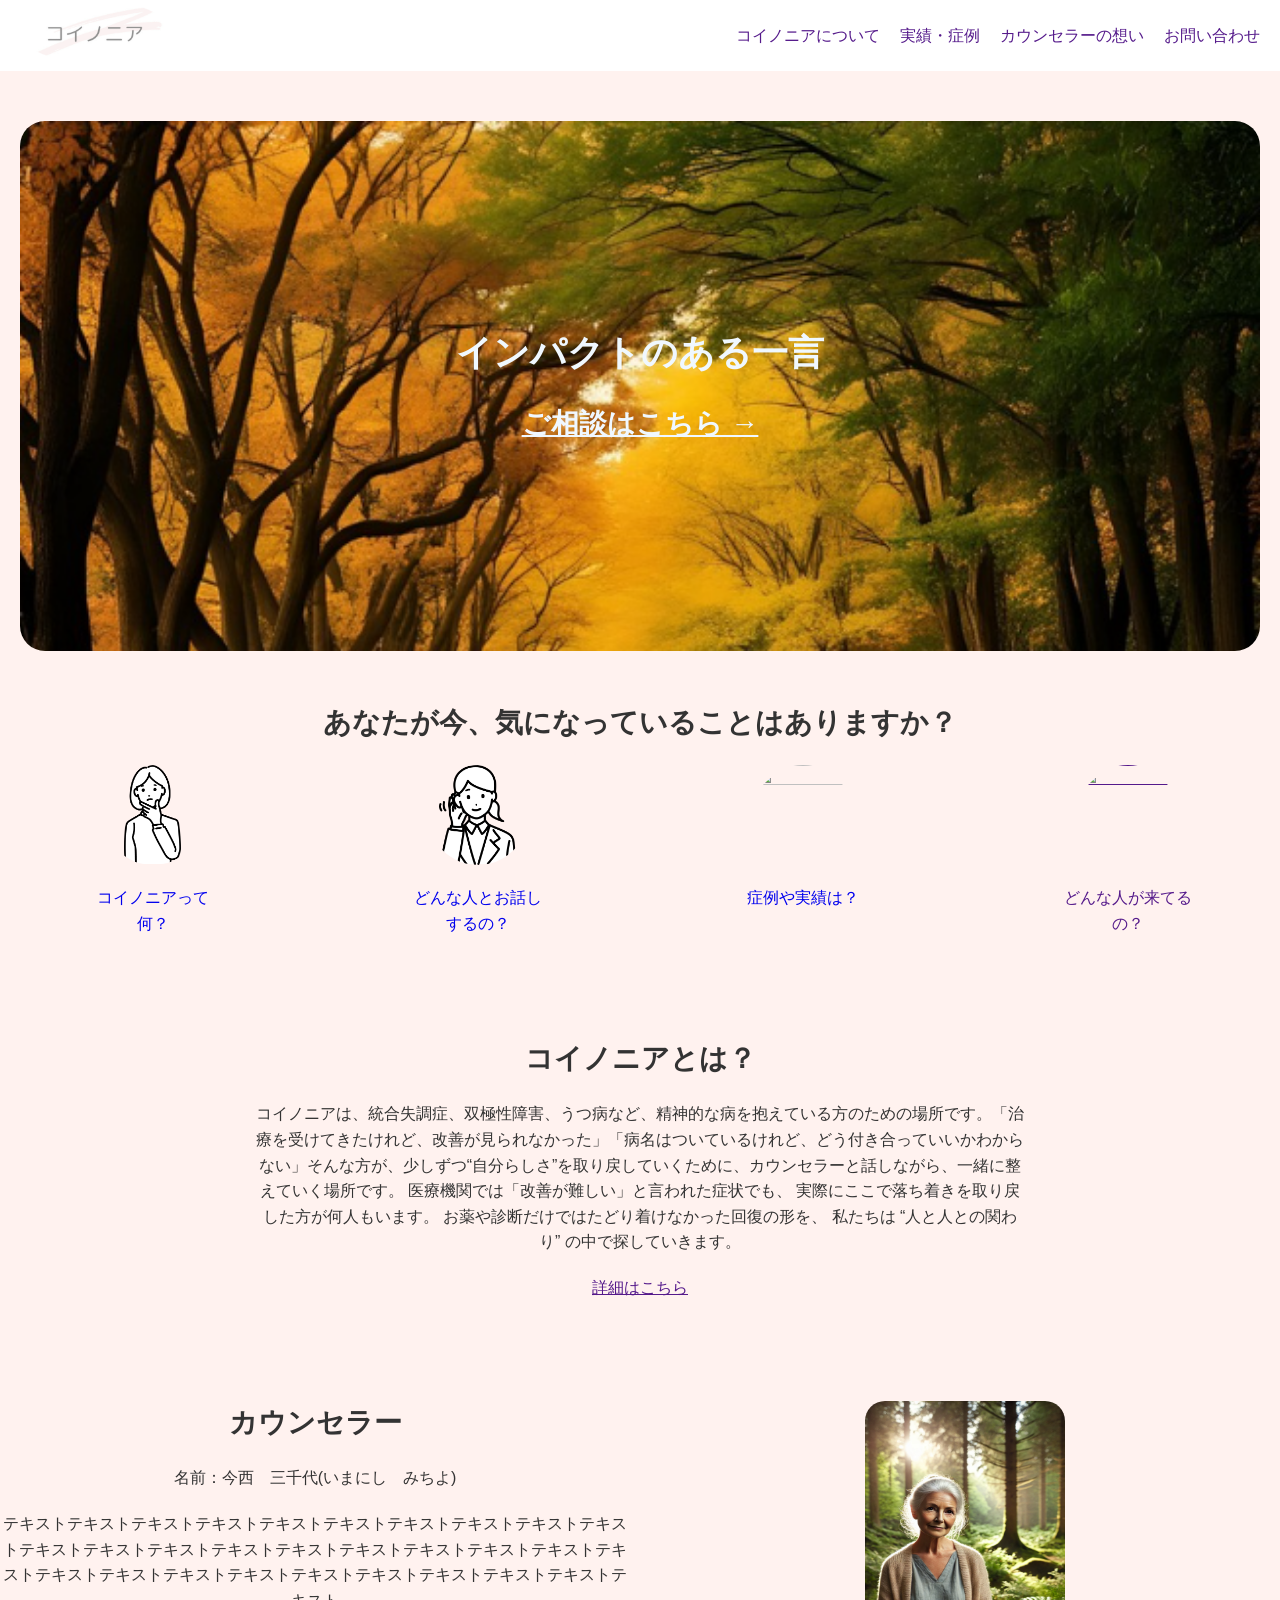
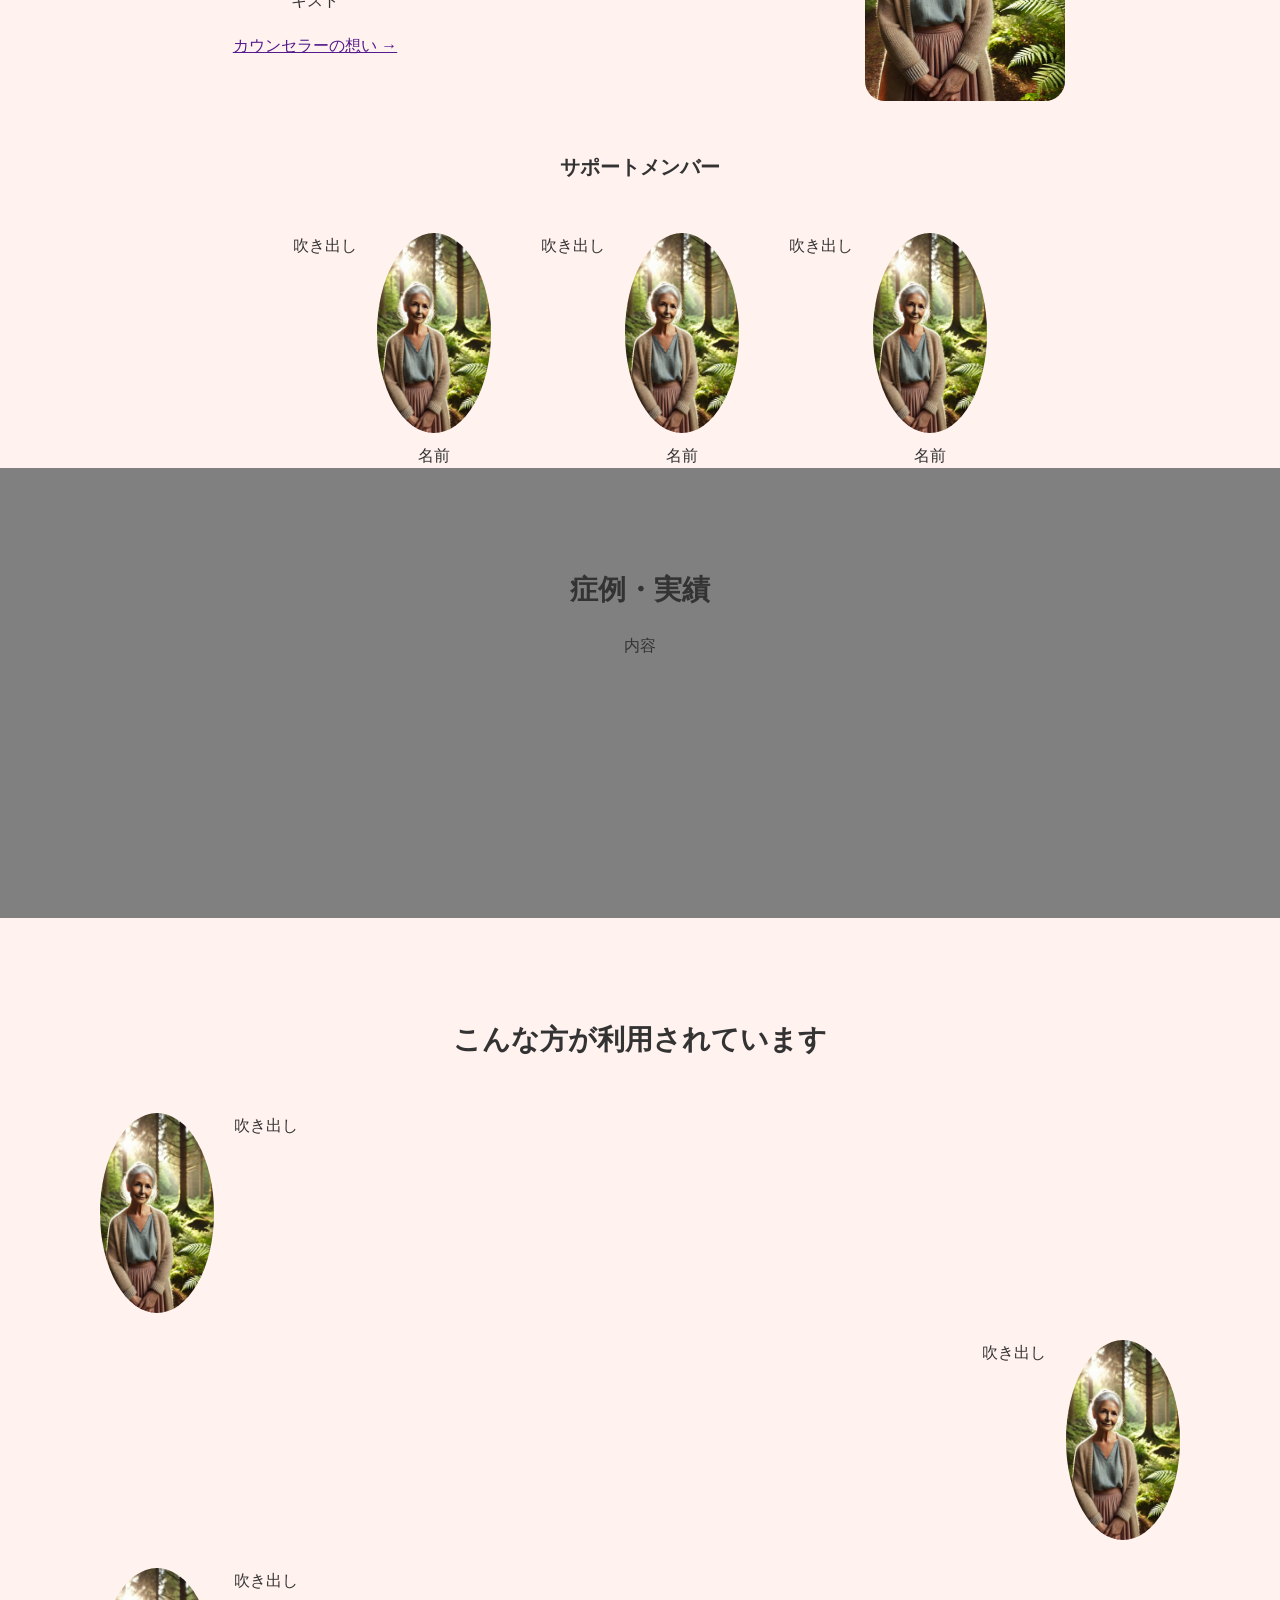
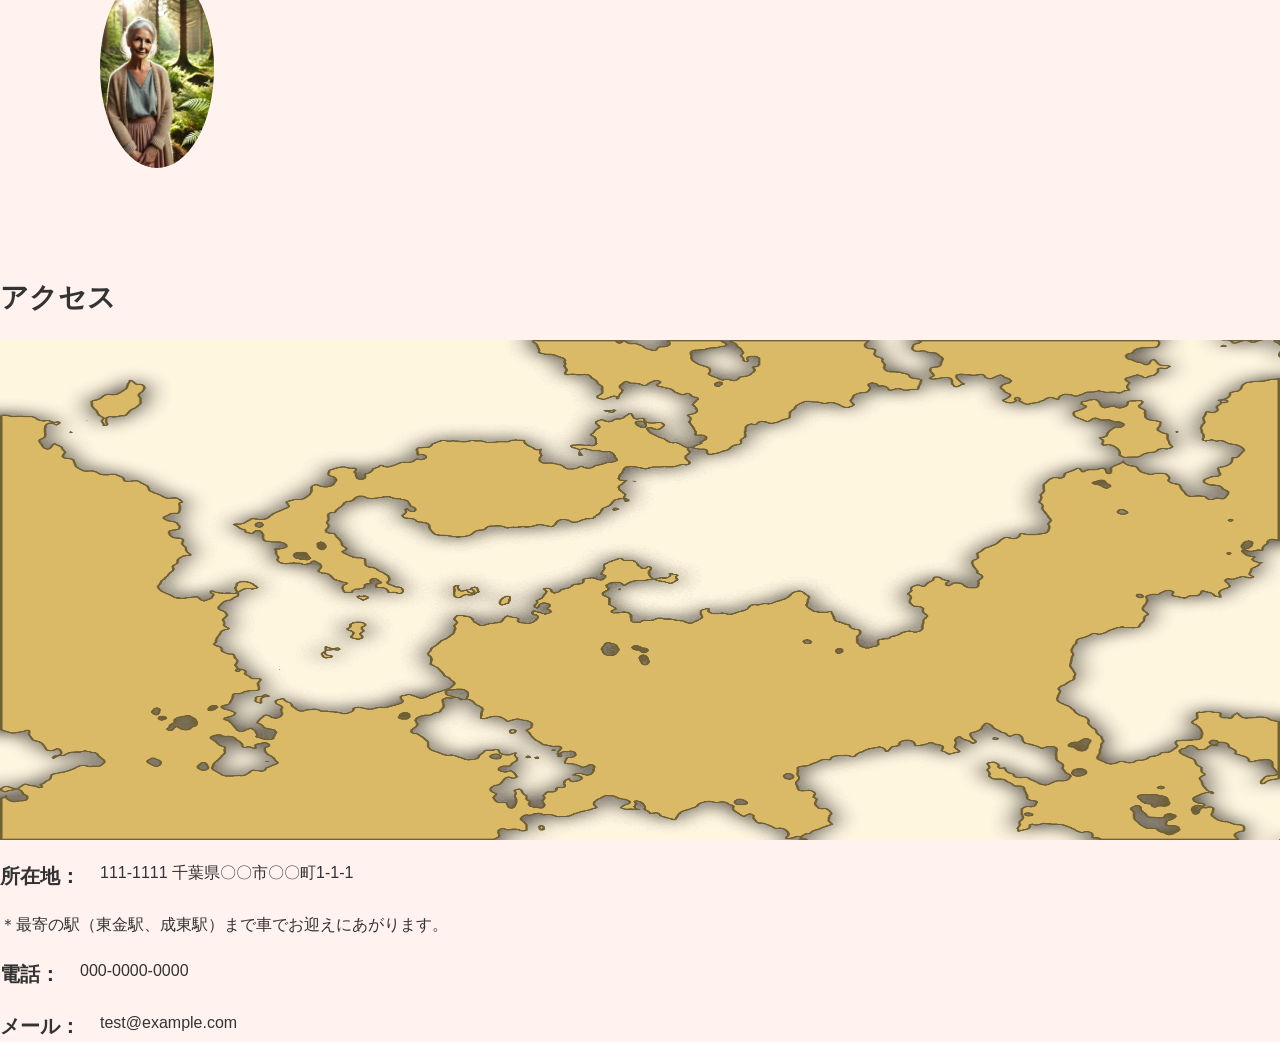
==== html/index.html @ 3b30ca86 "レイアウト修正" ====
<!DOCTYPE html>
<html lang="ja">

<head>
    <meta charset="UTF-8">
    <title>コイノニア</title>
    <meta name="viewport" content="width=device-width, initial-scale=1.0">
    <link rel="stylesheet" href="../css/base.css">
    <link rel="stylesheet" href="../css/home-page.css">
    <link href="https://fonts.googleapis.com/css2?family=Kosugi+Maru&display=swap" rel="stylesheet">
    <script src="https://code.jquery.com/jquery-3.6.0.min.js"></script>
    <script src="../js/script.js" defer></script>
</head>

<body>
    <!-- ヘッダー -->
    <header class="row">
        <div class="logo">
            <img src="../images/logo.png" alt="ロゴ">
        </div>
        <nav class="header-nav">
            <ul class="row">
                <li><a href="">コイノニアについて</a></li>
                <li><a href="">実績・症例</a></li>
                <li><a href="">カウンセラーの想い</a></li>
                <li><a href="">お問い合わせ</a></li>
            </ul>
        </nav>
    </header>


    <!-- ヒーロー -->
    <section class="hero">
        <div class="container column">
            <h1 style="color: aliceblue;">インパクトのある一言</h1>
            <h2 class="btn-contact" ><a href="" style="color: aliceblue;">ご相談はこちら →</a></h2>
        </div>
    </section>

    <!-- ヒーローナビ -->
    <section class="hero-nav">
        <div class="container column">
            <h2>あなたが今、気になっていることはありますか？</h2>
            <div class="hero-nav-items row">
                <a href="#about" class="hero-nav-item column offset">
                    <img src="../images/hero-nav-thinking.png" alt="" width="100">
                    <p>コイノニアって何？</p>                       
                </a>
                <a href="#counselor" class="hero-nav-item column">
                    <img src="../images/hero-nav-listen.png" alt="" width="100">
                    <p>どんな人とお話しするの？</p>
                </a>
                <a href="#cases" class="hero-nav-item column">
                    <img src="" alt="" width="100">
                    <p>症例や実績は？</p>
                </a>
                <a href=""class="hero-nav-item column offset">
                    <img src="" alt=""width="100">
                    <p>どんな人が来てるの？</p>
                </a>
            </div>
        </div>
    </section>

    <!-- コイノニアって何 -->
    <section class="about" id="about">
        <div class="container column">

            <h2>コイノニアとは？</h2>
            <p>コイノニアは、統合失調症、双極性障害、うつ病など、精神的な病を抱えている方のための場所です。「治療を受けてきたけれど、改善が見られなかった」「病名はついているけれど、どう付き合っていいかわからない」そんな方が、少しずつ“自分らしさ”を取り戻していくために、カウンセラーと話しながら、一緒に整えていく場所です。
                医療機関では「改善が難しい」と言われた症状でも、 実際にここで落ち着きを取り戻した方が何人もいます。
                お薬や診断だけではたどり着けなかった回復の形を、 私たちは “人と人との関わり” の中で探していきます。
            </p>
            <a href="">詳細はこちら</a>
        </div>

    </section>

    <!-- どんな人が話を聞いてくれるの？ -->
    <section class="counselor" id="counselor">
        <div class="counselor-main container row">
            <div class="counselor-left">
                <h2>カウンセラー</h2>
                <div class="counselor-name">名前：今西　三千代(いまにし　みちよ)
                </div>
                <p>
                    テキストテキストテキストテキストテキストテキストテキストテキストテキストテキストテキストテキストテキストテキストテキストテキストテキストテキストテキストテキストテキストテキストテキストテキストテキストテキストテキストテキストテキストテキスト
                </p>
                <div class="btn-contact"><a href="">カウンセラーの想い →</a></div>
            </div>
            <div class="counselor-right">
                <img src="../images/counselor.webp" alt="今西三千代の写真">
            </div>
        </div>
        <div class="support-member container column">
            <h3>サポートメンバー</h3>
            <div class="support-member-items row">
                <div class="support-member-item row">
                    <div class="member-item-left">
                        <p>吹き出し</p>
                    </div>
                    <div class="member-item-right">
                        <img src="../images/counselor.webp" alt="サポートメンバー写真">
                        <p>名前</p>
                    </div>
                </div>
                <div class="support-member-item row">
                    <div class="member-item-left">
                        <p>吹き出し</p>
                    </div>
                    <div class="member-item-right">
                        <img src="../images/counselor.webp" alt="サポートメンバー写真">
                        <p>名前</p>
                    </div>
                </div>
                <div class="support-member-item row">
                    <div class="member-item-left">
                        <p>吹き出し</p>
                    </div>
                    <div class="member-item-right">
                        <img src="../images/counselor.webp" alt="サポートメンバー写真">
                        <p>名前</p>
                    </div>
                </div>

            </div>

        </div>
    </section>
    <!-- 症例や実績は？ -->
    <section class="cases" id="cases">
        <div class="container column">
            <h2>症例・実績</h2>
            <div class="cases-items">内容</div>
        </div>
    </section>

    <!-- どんな人が来てるの？ -->
    <section class="use-cases">
        <div class="container column">
            <h2>こんな方が利用されています</h2>
            <div class="use-cases-items column">
                <div class="use-cases-item row left">
                        <div class="item-left">
                            <img src="../images/counselor.webp" alt="サポートメンバー写真">
                        </div>
                        <div class="item-right">
                            <p>吹き出し</p>
                        </div>
                </div>
                <div class="use-cases-item row right">
                        <div class="item-left">
                            <p>吹き出し</p>
                        </div>
                        <div class="item-right">
                            <img src="../images/counselor.webp" alt="サポートメンバー写真">
                        </div>
                </div>
                <div class="use-cases-item row left">
                        <div class="item-left">
                            <img src="../images/counselor.webp" alt="サポートメンバー写真">

                        </div>
                        <div class="item-right">
                            <p>吹き出し</p>
                        </div>
                </div>
            </div>
        </div>

    </section>
    <section class="access">
        <div class="container column">
            <h2>アクセス</h2>
            <img src="../images/map.png" alt="地図">
            <div class="map-info row">
                <h3>所在地：</h3>
                <div>111-1111 千葉県〇〇市〇〇町1-1-1</div>
            </div>
            <div>＊最寄の駅（東金駅、成東駅）まで車でお迎えにあがります。</div>
            <div class="map-info row">
                <h3>電話：</h3>
                <div>000-0000-0000</div>
            </div>
            <div class="map-info row">
                <h3>メール：</h3>
                <div>test@example.com</div>
            </div>

        </div>
    </section>
</body>

</html>
---- css/base.css ----
* {
    box-sizing: border-box;
    margin: 0;
    padding: 0;
  }
  body {
    font-family: 'Kosugi Maru', sans-serif;
    font-size: 16px;
    line-height: 1.6;
    background-color: #fff2ef;
    color: #333;


  }
  
  h1 {
    font-size: 36px;
    font-weight: bold;
  }
  h2 {
    font-size: 28px;
    font-weight: bold;
  }
  h3 {
    font-size: 20px;
    font-weight: bold;
  }
  p {
    font-size: 16px;
    line-height: 1.6;
  }

  img {
    max-width: 100%;
    height: auto; 
  }

  
  .container {
    /* max-width: 1200px;   */
    margin: 0 auto;
    
  }
 

  .row {
    display: flex;
    flex-direction: row;
    gap: 20px;
  }

  .column {
    display: flex;
    flex-direction: column;
    gap: 20px;
  }


  /* ====================================== ヘッダー */
  .logo img {
    opacity: 0.5;
    border-radius: 50%;
  }
  header {
    align-items: center;
    justify-content: space-between;
   background-color: white;
   padding: 0 20px;
   /* opacity: 0.8; */
  
  }
 .header-nav a {
    text-decoration: none;
  }
  .header-nav li {
    list-style: none;
  }

  /* ======================================== ヒーロー */
  .hero {
    height: 70vh;
    padding: 50px 20px;
  }
  .hero .container {
    display: flex;
    height: 100%;
    justify-content: center;
    align-items: center;
    background-image: url(../images/hero-background2.png);
    background-size: cover;
    background-repeat: no-repeat;
    border-radius: 25px;
    
  }

  /* ========================================== ヒーローナビ */
 
  .hero-nav .container {
    height: 100%;
    display: flex;
    align-items: center;
  }
  .hero-nav-items {
    width: 100%;
    justify-content: space-around;
  }
  .hero-nav-items a {
    text-decoration: none;
  }
  .hero-nav-item {
    align-items: center;
    width: 10%;
   
  }
  .hero-nav-item img {
    /* width: 10vw; */
    max-width: 100px;
    aspect-ratio: 1 / 1;
    border-radius: 50%;
    object-fit: contain;
    /* background-color: grey; */
  }
  .hero-nav-item p {
    text-align: center;
  }
  
  .hero-nav-item.offset {
    /* transform: translateY(-50px); ← 好きなだけ上にズラせる */
  }

  /*============================================  コイノニアとは */
  .about .container {
    align-items: center;
    text-align: center;
    max-width: 60%;
    padding-top: 100px;
  }

  /* ============================================ カウンセラー紹介 */
  .counselor {
    display: flex;
    flex-direction: column;
    padding-top: 100px;
  }
  
  .counselor-left {
    display: flex;
    flex-direction: column;
    align-items: center;
    gap: 20px;
    flex: 1;
    text-align: center;
  }
  .counselor-right {
    flex: 1;
    display: flex;
    justify-content: center;
  }
  .counselor-right img {
    width: auto;
    min-width: 200px;
    max-height: 300px;
    border-radius: 20px;   
  }

  /* ============================================== サポートメンバー */
.support-member {
  padding-top: 50px;
  
  align-items: center;
  gap: 50px;
}
  .support-member-items {
    gap: 50px;
  }

  .member-item-right {
    display: flex;
    flex-direction: column;
    align-items: center;
    gap: 10px;
  }
  .member-item-right img {
    max-height: 200px;
    border-radius: 50%;
  }

  /* ================================================= 症例・実績 */
  .cases .container {
    align-items: center;
    background-color: gray;
    height: 50vh;
    padding-top: 100px;
  }

  /* ================================================= どんな人が来てるの？ */
  .use-cases .container {
    display: flex;
    flex-direction: column;
    align-items: center;
    gap: 50px;
    padding-top: 100px;
   
  }
  .use-cases-items {
    width: 100%;
    padding: 0 100px;
  }
  .use-cases .row.right {
    justify-content: end;
  }

 .use-cases .item-right img {
    max-height: 200px;
    border-radius: 50%;
  }

 .use-cases .item-left img {
    max-height: 200px;
    border-radius: 50%;
  }

  /* ========================================================= アクセス */
  .access {
  
    padding-top: 100px;
  }
  
  .access img {
    max-height: 500px;
  }
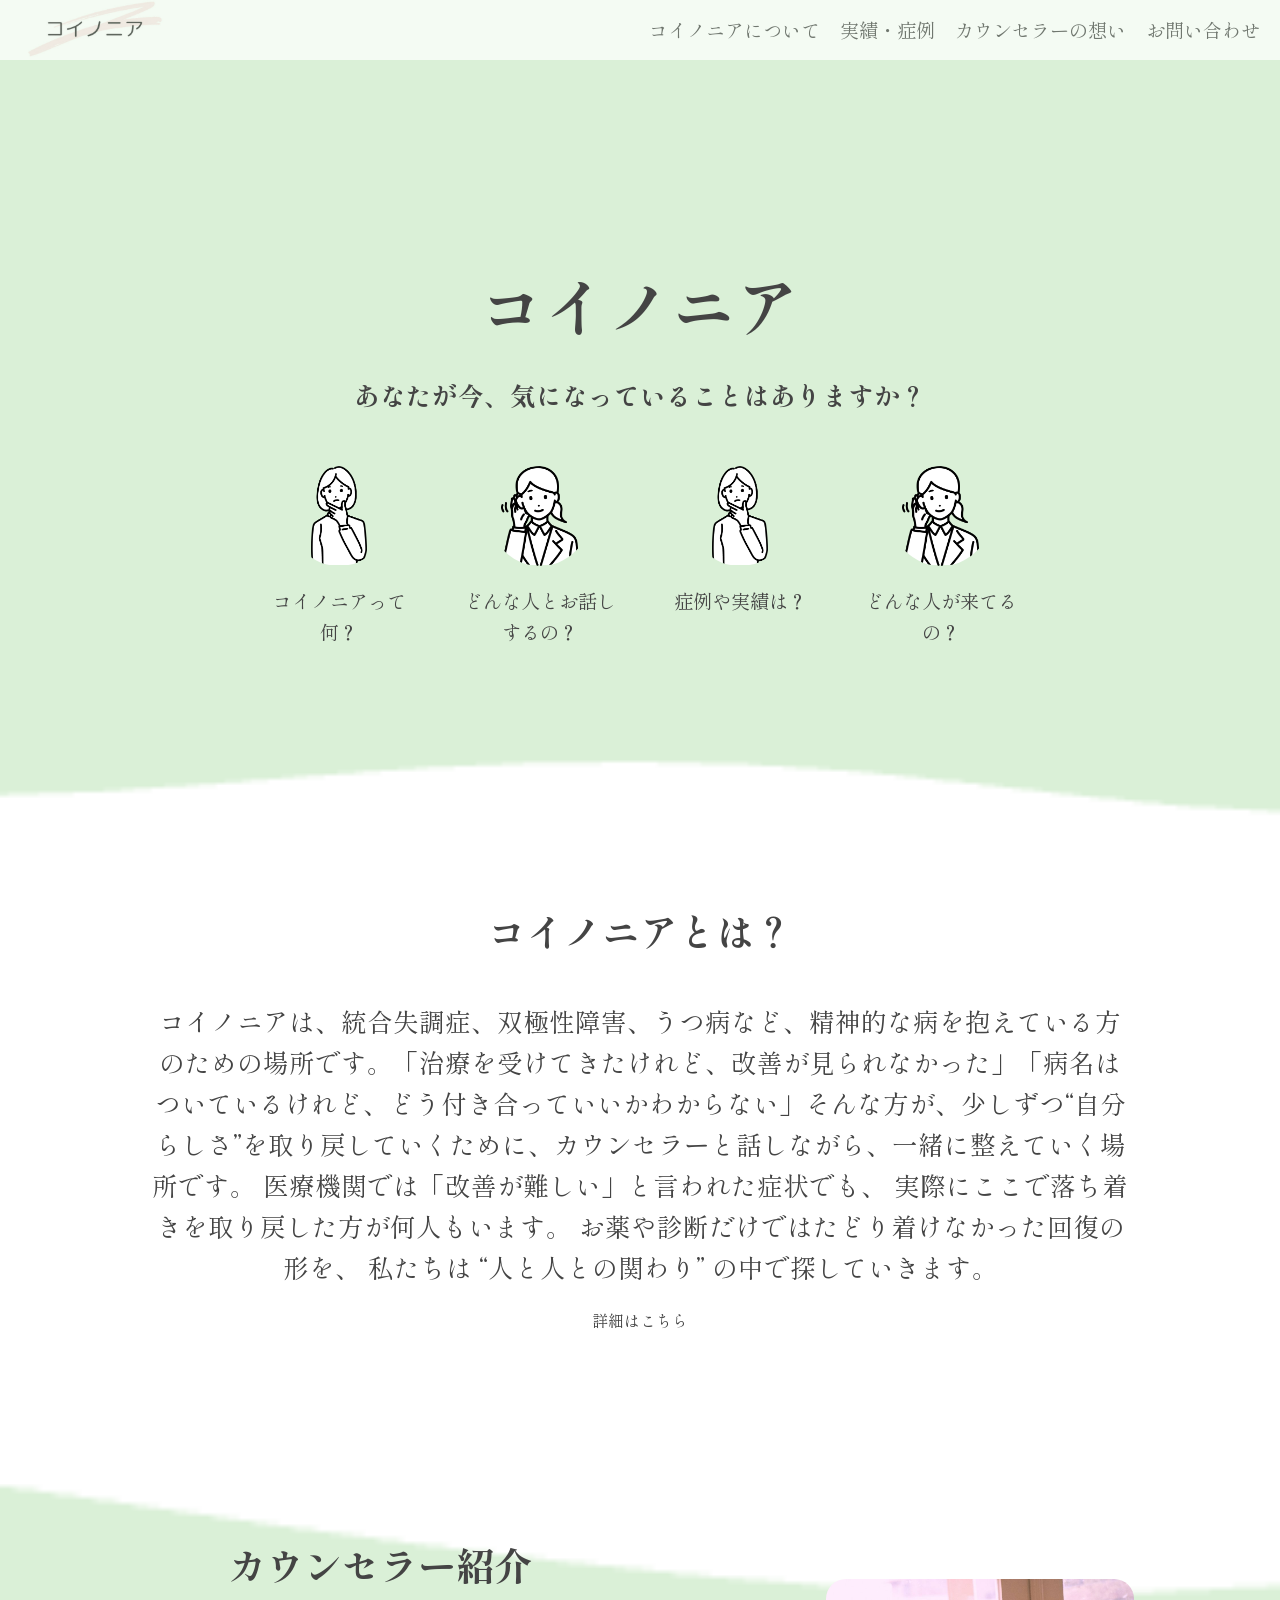
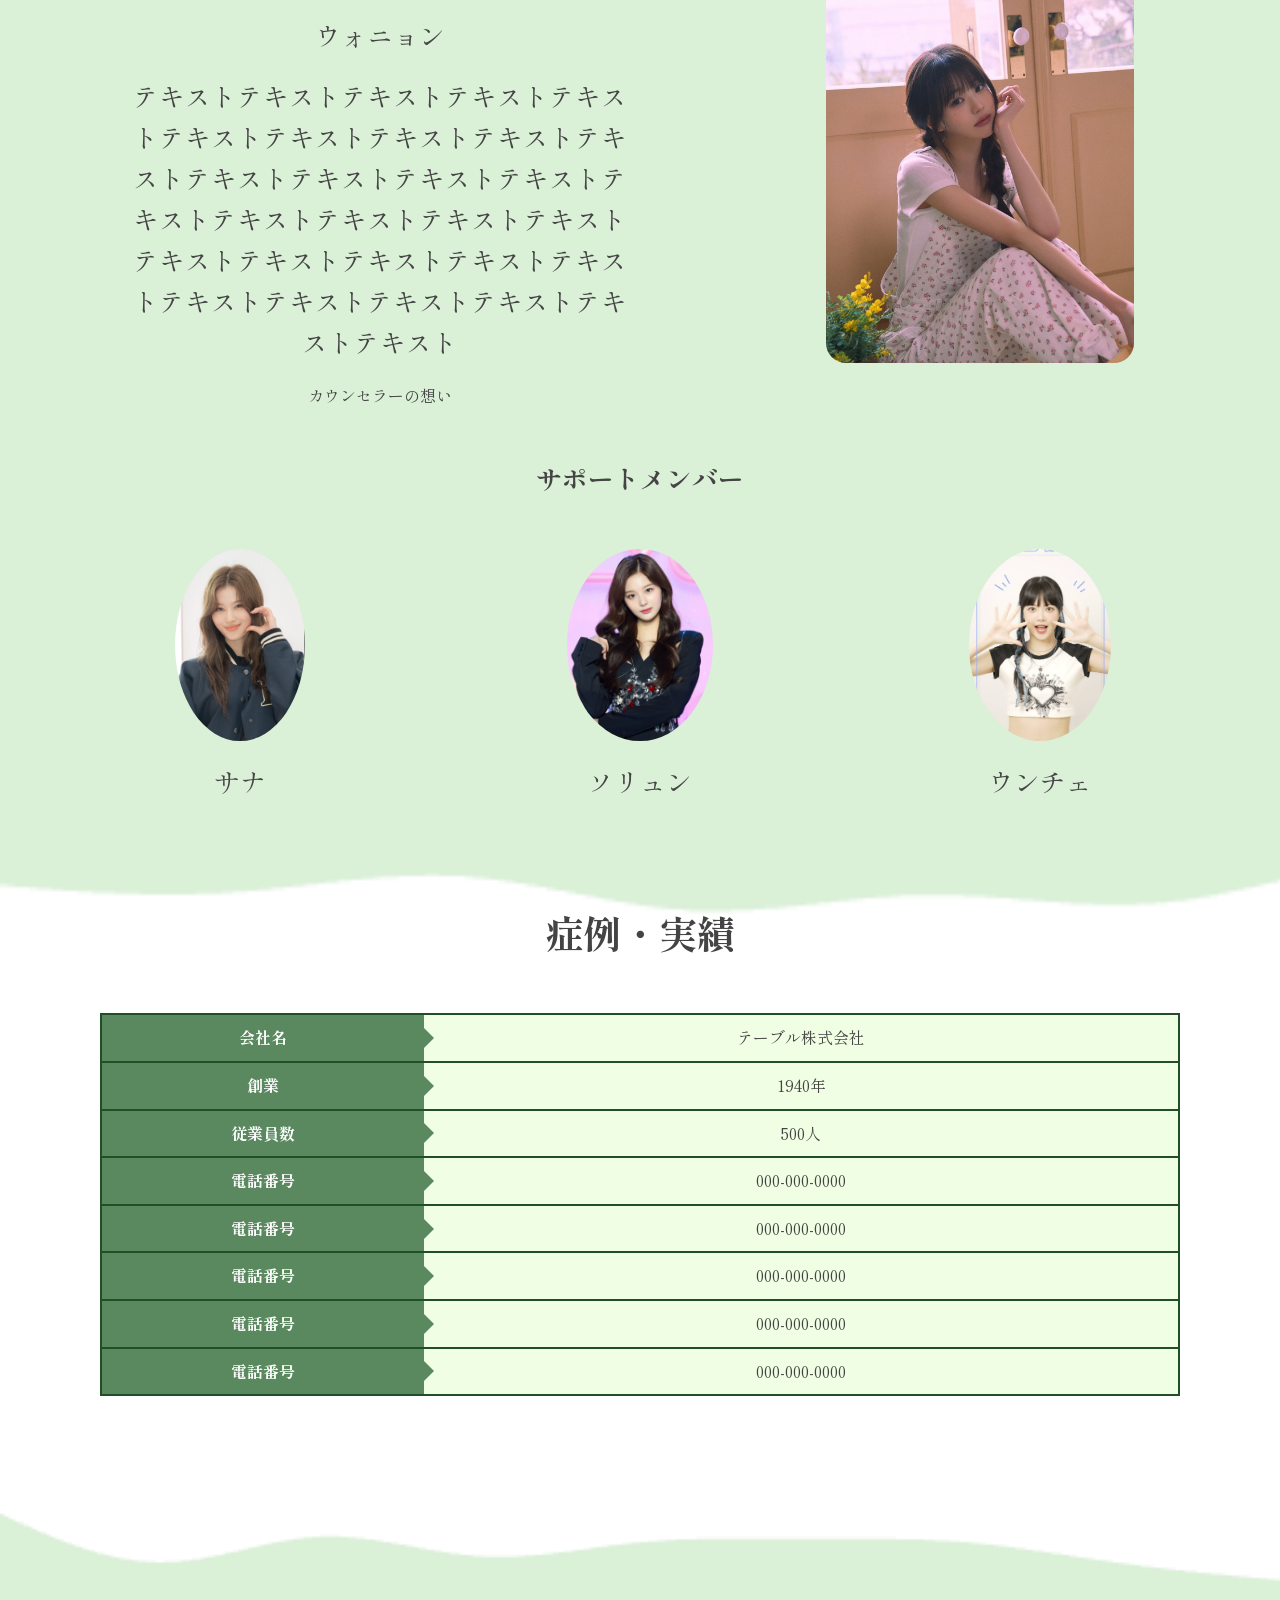
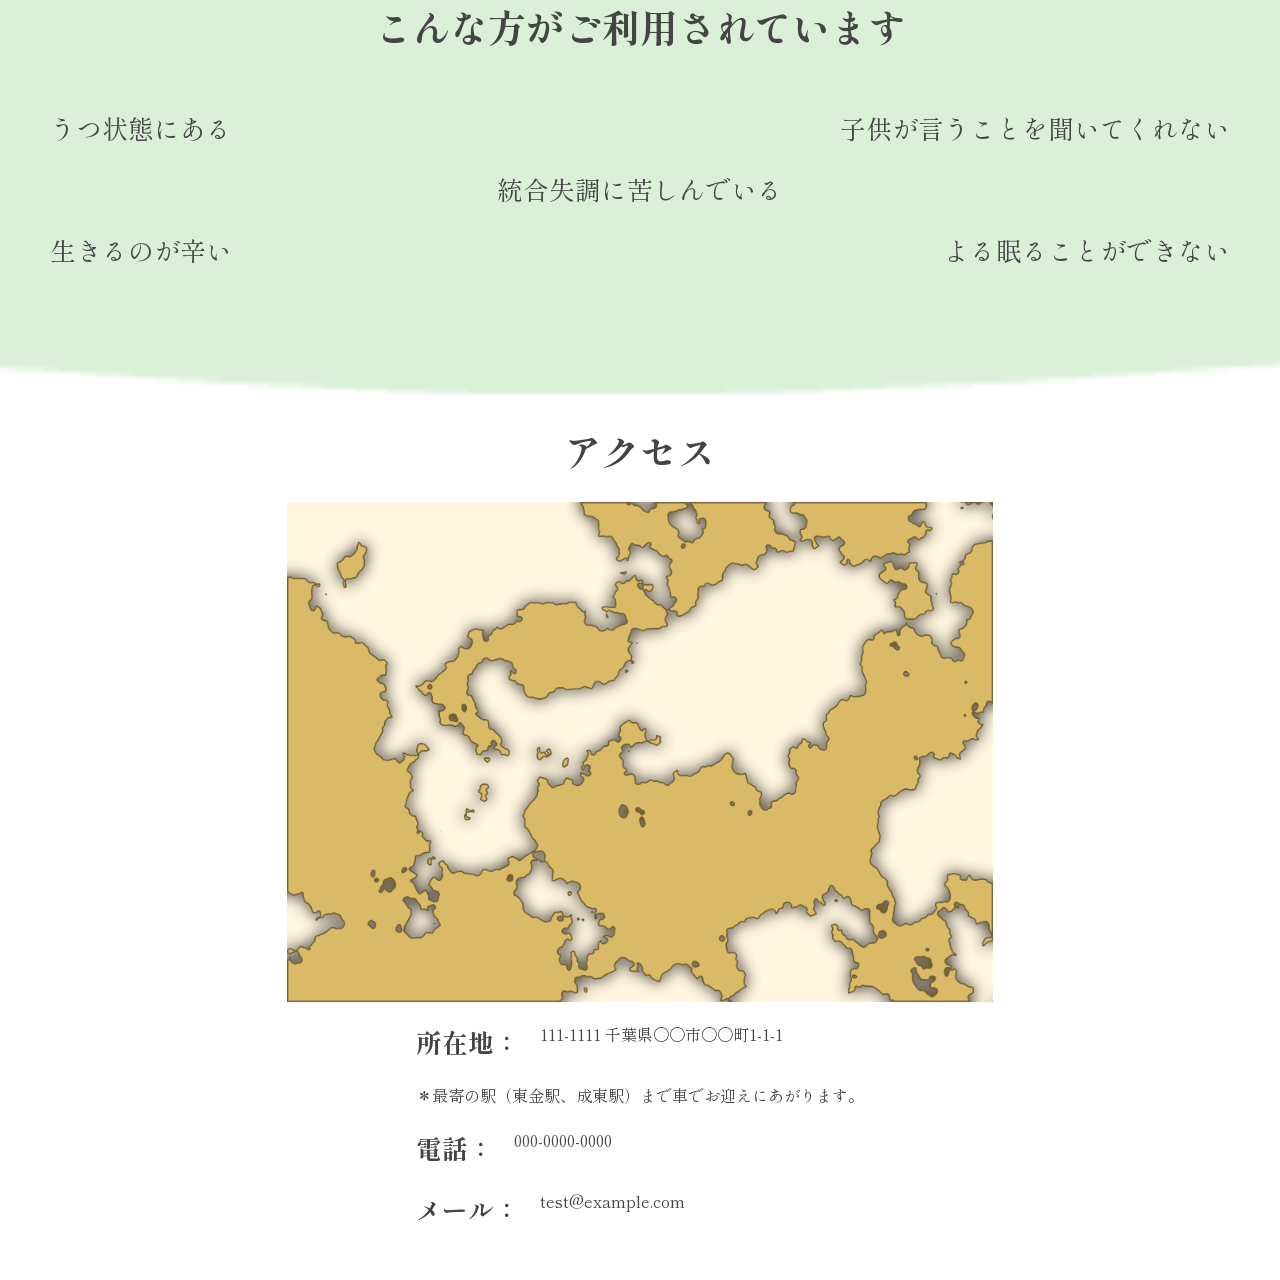
==== commit fd9f7bd3: "ホームjs以外は完成" ====
--- a/html/index.html
+++ b/html/index.html
@@ -7,7 +7,11 @@
     <meta name="viewport" content="width=device-width, initial-scale=1.0">
     <link rel="stylesheet" href="../css/base.css">
     <link rel="stylesheet" href="../css/home-page.css">
-    <link href="https://fonts.googleapis.com/css2?family=Kosugi+Maru&display=swap" rel="stylesheet">
+    <link rel="preconnect" href="https://fonts.googleapis.com">
+    <link rel="preconnect" href="https://fonts.gstatic.com" crossorigin>
+    <link
+        href="https://fonts.googleapis.com/css2?family=Noto+Serif+JP:wght@200..900&family=Shippori+Mincho&display=swap"
+        rel="stylesheet">
     <script src="https://code.jquery.com/jquery-3.6.0.min.js"></script>
     <script src="../js/script.js" defer></script>
 </head>
@@ -32,41 +36,42 @@
     <!-- ヒーロー -->
     <section class="hero">
         <div class="container column">
-            <h1 style="color: aliceblue;">インパクトのある一言</h1>
-            <h2 class="btn-contact" ><a href="" style="color: aliceblue;">ご相談はこちら →</a></h2>
-        </div>
-    </section>
-
-    <!-- ヒーローナビ -->
-    <section class="hero-nav">
-        <div class="container column">
-            <h2>あなたが今、気になっていることはありますか？</h2>
-            <div class="hero-nav-items row">
-                <a href="#about" class="hero-nav-item column offset">
-                    <img src="../images/hero-nav-thinking.png" alt="" width="100">
-                    <p>コイノニアって何？</p>                       
-                </a>
-                <a href="#counselor" class="hero-nav-item column">
-                    <img src="../images/hero-nav-listen.png" alt="" width="100">
-                    <p>どんな人とお話しするの？</p>
-                </a>
-                <a href="#cases" class="hero-nav-item column">
-                    <img src="" alt="" width="100">
-                    <p>症例や実績は？</p>
-                </a>
-                <a href=""class="hero-nav-item column offset">
-                    <img src="" alt=""width="100">
-                    <p>どんな人が来てるの？</p>
-                </a>
-            </div>
-        </div>
-    </section>
+            <h1>コイノニア</h1>
+            <!-- ヒーローナビ -->
+            <section class="hero-nav">
+                <div class="container column">
+                    <h3>あなたが今、気になっていることはありますか？</h2>
+                        <div class="hero-nav-items row">
+                            <a href="#about" class="hero-nav-item column offset">
+                                <img src="../images/hero-nav-thinking.png" alt="" width="100">
+                                <p>コイノニアって何？</p>
+                            </a>
+                            <a href="#counselor" class="hero-nav-item column">
+                                <img src="../images/hero-nav-listen.png" alt="" width="100">
+                                <p>どんな人とお話しするの？</p>
+                            </a>
+                            <a href="#cases" class="hero-nav-item column">
+                                <img src="../images/hero-nav-thinking.png" alt="" width="100">
+                                <p>症例や実績は？</p>
+                            </a>
+                            <a href="" class="hero-nav-item column offset">
+                                <img src="../images/hero-nav-listen.png" alt="" width="100">
+                                <p>どんな人が来てるの？</p>
+                            </a>
+                        </div>
+                </div>
+            </section>
+        </div>
+    </section>
+    <section class="curved"></section>
+
 
     <!-- コイノニアって何 -->
     <section class="about" id="about">
         <div class="container column">
 
             <h2>コイノニアとは？</h2>
+            <div class="wave-line"></div>
             <p>コイノニアは、統合失調症、双極性障害、うつ病など、精神的な病を抱えている方のための場所です。「治療を受けてきたけれど、改善が見られなかった」「病名はついているけれど、どう付き合っていいかわからない」そんな方が、少しずつ“自分らしさ”を取り戻していくために、カウンセラーと話しながら、一緒に整えていく場所です。
                 医療機関では「改善が難しい」と言われた症状でも、 実際にここで落ち着きを取り戻した方が何人もいます。
                 お薬や診断だけではたどり着けなかった回復の形を、 私たちは “人と人との関わり” の中で探していきます。
@@ -80,49 +85,33 @@
     <section class="counselor" id="counselor">
         <div class="counselor-main container row">
             <div class="counselor-left">
-                <h2>カウンセラー</h2>
-                <div class="counselor-name">名前：今西　三千代(いまにし　みちよ)
-                </div>
+                <h2>カウンセラー紹介</h2>
+                <p class="counselor-name">ウォニョン
+                </p>
                 <p>
                     テキストテキストテキストテキストテキストテキストテキストテキストテキストテキストテキストテキストテキストテキストテキストテキストテキストテキストテキストテキストテキストテキストテキストテキストテキストテキストテキストテキストテキストテキスト
                 </p>
-                <div class="btn-contact"><a href="">カウンセラーの想い →</a></div>
+                <div class="btn-contact"><a href="">カウンセラーの想い</a></div>
             </div>
             <div class="counselor-right">
-                <img src="../images/counselor.webp" alt="今西三千代の写真">
+                <img src="../images/person/wonyon.jpg" alt="今西三千代の写真">
             </div>
         </div>
         <div class="support-member container column">
             <h3>サポートメンバー</h3>
             <div class="support-member-items row">
-                <div class="support-member-item row">
-                    <div class="member-item-left">
-                        <p>吹き出し</p>
-                    </div>
-                    <div class="member-item-right">
-                        <img src="../images/counselor.webp" alt="サポートメンバー写真">
-                        <p>名前</p>
-                    </div>
-                </div>
-                <div class="support-member-item row">
-                    <div class="member-item-left">
-                        <p>吹き出し</p>
-                    </div>
-                    <div class="member-item-right">
-                        <img src="../images/counselor.webp" alt="サポートメンバー写真">
-                        <p>名前</p>
-                    </div>
-                </div>
-                <div class="support-member-item row">
-                    <div class="member-item-left">
-                        <p>吹き出し</p>
-                    </div>
-                    <div class="member-item-right">
-                        <img src="../images/counselor.webp" alt="サポートメンバー写真">
-                        <p>名前</p>
-                    </div>
-                </div>
-
+                <div class="support-member-item column">
+                    <img src="../images/person/sana.png" alt="サポートメンバー写真">
+                    <p>サナ</p>
+                </div>
+                <div class="support-member-item column">
+                    <img src="../images/person/soryun.png" alt="サポートメンバー写真">
+                    <p>ソリュン</p>
+                </div>
+                <div class="support-member-item column">
+                    <img src="../images/person/unche.png" alt="サポートメンバー写真">
+                    <p>ウンチェ</p>
+                </div>
             </div>
 
         </div>
@@ -131,39 +120,72 @@
     <section class="cases" id="cases">
         <div class="container column">
             <h2>症例・実績</h2>
-            <div class="cases-items">内容</div>
+            <table>
+                <tr>
+                    <th>会社名</th>
+                    <td>テーブル株式会社</td>
+                </tr>
+                <tr>
+                    <th>創業</th>
+                    <td>1940年</td>
+                </tr>
+                <tr>
+                    <th>従業員数</th>
+                    <td>500人</td>
+                </tr>
+                <tr>
+                    <th>電話番号</th>
+                    <td>000-000-0000</td>
+                </tr>
+                <tr>
+                    <th>電話番号</th>
+                    <td>000-000-0000</td>
+                </tr>
+                <tr>
+                    <th>電話番号</th>
+                    <td>000-000-0000</td>
+                </tr>
+                <tr>
+                    <th>電話番号</th>
+                    <td>000-000-0000</td>
+                </tr>
+                <tr>
+                    <th>電話番号</th>
+                    <td>000-000-0000</td>
+                </tr>
+            </table>
         </div>
     </section>
 
     <!-- どんな人が来てるの？ -->
     <section class="use-cases">
         <div class="container column">
-            <h2>こんな方が利用されています</h2>
+            <h2>こんな方がご利用されています</h2>
             <div class="use-cases-items column">
-                <div class="use-cases-item row left">
-                        <div class="item-left">
-                            <img src="../images/counselor.webp" alt="サポートメンバー写真">
-                        </div>
-                        <div class="item-right">
-                            <p>吹き出し</p>
-                        </div>
-                </div>
-                <div class="use-cases-item row right">
-                        <div class="item-left">
-                            <p>吹き出し</p>
-                        </div>
-                        <div class="item-right">
-                            <img src="../images/counselor.webp" alt="サポートメンバー写真">
-                        </div>
-                </div>
-                <div class="use-cases-item row left">
-                        <div class="item-left">
-                            <img src="../images/counselor.webp" alt="サポートメンバー写真">
-
-                        </div>
-                        <div class="item-right">
-                            <p>吹き出し</p>
-                        </div>
+                <div class="use-cases-item row">
+                    <div class="left">
+                        <p>うつ状態にある</p>
+                    </div>
+                    <div class="center"></div>
+                    <div class="right">
+                        <p>子供が言うことを聞いてくれない</p>
+                    </div>
+                </div>
+                <div class="use-cases-item row">
+                    <div class="left"></div>
+                    <div class="center">
+                        <p>統合失調に苦しんでいる</p>
+                    </div>
+                    <div class="right"></div>
+                </div>
+                <div class="use-cases-item row">
+                    <div class="left">
+                        <p>生きるのが辛い</p>
+                    </div>
+                    <div class="center"></div>
+                    <div class="right">
+                        <p>よる眠ることができない</p>
+                    </div>
                 </div>
             </div>
         </div>
@@ -173,18 +195,21 @@
         <div class="container column">
             <h2>アクセス</h2>
             <img src="../images/map.png" alt="地図">
-            <div class="map-info row">
-                <h3>所在地：</h3>
-                <div>111-1111 千葉県〇〇市〇〇町1-1-1</div>
-            </div>
-            <div>＊最寄の駅（東金駅、成東駅）まで車でお迎えにあがります。</div>
-            <div class="map-info row">
-                <h3>電話：</h3>
-                <div>000-0000-0000</div>
-            </div>
-            <div class="map-info row">
-                <h3>メール：</h3>
-                <div>test@example.com</div>
+            <div class="info column">
+
+                <div class="map-info row">
+                    <h3>所在地：</h3>
+                    <div>111-1111 千葉県〇〇市〇〇町1-1-1</div>
+                </div>
+                <div>＊最寄の駅（東金駅、成東駅）まで車でお迎えにあがります。</div>
+                <div class="map-info row">
+                    <h3>電話：</h3>
+                    <div>000-0000-0000</div>
+                </div>
+                <div class="map-info row">
+                    <h3>メール：</h3>
+                    <div>test@example.com</div>
+                </div>
             </div>
 
         </div>
--- a/css/base.css
+++ b/css/base.css
@@ -2,230 +2,327 @@
     box-sizing: border-box;
     margin: 0;
     padding: 0;
-  }
-  body {
-    font-family: 'Kosugi Maru', sans-serif;
+}
+
+body {
+    background-color: white;
+    /* ペールグリーン背景 */
+    color: #444444;
+    font-family: "Shippori Mincho", serif;
+    font-weight: 400;
+    font-style: normal;
     font-size: 16px;
     line-height: 1.6;
-    background-color: #fff2ef;
-    color: #333;
-
-
-  }
-  
-  h1 {
-    font-size: 36px;
+}
+
+h1 {
+    font-size: 5vw;
     font-weight: bold;
-  }
-  h2 {
-    font-size: 28px;
+}
+
+h2 {
+    font-size: 3vw;
     font-weight: bold;
-  }
-  h3 {
-    font-size: 20px;
+}
+
+h3 {
+    font-size: 2vw;
     font-weight: bold;
-  }
-  p {
-    font-size: 16px;
+}
+
+p {
+    font-size: 2vw;
     line-height: 1.6;
-  }
-
-  img {
+}
+
+a {
+    text-decoration: none;
+    color: #444444;
+}
+
+img {
     max-width: 100%;
-    height: auto; 
-  }
-
-  
-  .container {
+    height: auto;
+}
+
+
+
+
+.container {
     /* max-width: 1200px;   */
     margin: 0 auto;
-    
-  }
- 
-
-  .row {
+
+}
+
+
+.row {
     display: flex;
     flex-direction: row;
     gap: 20px;
-  }
-
-  .column {
+}
+
+.column {
     display: flex;
     flex-direction: column;
     gap: 20px;
-  }
-
-
-  /* ====================================== ヘッダー */
-  .logo img {
-    opacity: 0.5;
-    border-radius: 50%;
-  }
-  header {
+}
+
+
+/* ====================================== ヘッダー */
+.logo img {
+    /* opacity: 0.5; */
+    /* border-radius: 50%; */
+}
+
+header {
+    position: fixed;
+    width: 100%;
+    height: 60px;
     align-items: center;
     justify-content: space-between;
-   background-color: white;
-   padding: 0 20px;
-   /* opacity: 0.8; */
-  
-  }
- .header-nav a {
-    text-decoration: none;
-  }
-  .header-nav li {
+    background-color: white;
+    padding: 0 20px;
+    opacity: 0.7;
+    font-size: 1.5vw;
+
+}
+
+.header-nav li {
     list-style: none;
-  }
-
-  /* ======================================== ヒーロー */
-  .hero {
-    height: 70vh;
-    padding: 50px 20px;
-  }
-  .hero .container {
+}
+
+/* ======================================== ヒーロー */
+.hero {
+    height: 100vh;
+    padding: 50px;
+    background-image: url(../images/hero-background.png);
+    background-size: cover;
+    background-position: bottom center;
+    background-repeat: no-repeat;
+}
+
+.hero .container {
     display: flex;
     height: 100%;
     justify-content: center;
     align-items: center;
-    background-image: url(../images/hero-background2.png);
-    background-size: cover;
-    background-repeat: no-repeat;
-    border-radius: 25px;
-    
-  }
-
-  /* ========================================== ヒーローナビ */
- 
-  .hero-nav .container {
+}
+
+
+/* ========================================== ヒーローナビ */
+
+.hero-nav .container {
     height: 100%;
     display: flex;
     align-items: center;
-  }
-  .hero-nav-items {
+    gap: 50px;
+}
+
+.hero-nav-items {
     width: 100%;
     justify-content: space-around;
-  }
-  .hero-nav-items a {
+}
+
+.hero-nav-items a {
     text-decoration: none;
-  }
-  .hero-nav-item {
-    align-items: center;
-    width: 10%;
-   
-  }
-  .hero-nav-item img {
+}
+
+.hero-nav-item {
+    align-items: center;
+    width: 20%;
+
+}
+
+.hero-nav-item img {
     /* width: 10vw; */
     max-width: 100px;
     aspect-ratio: 1 / 1;
     border-radius: 50%;
     object-fit: contain;
     /* background-color: grey; */
-  }
-  .hero-nav-item p {
-    text-align: center;
-  }
-  
-  .hero-nav-item.offset {
+}
+
+.hero-nav-item p {
+    text-align: center;
+    font-size: 1.5vw;
+}
+
+.hero-nav-item.offset {
     /* transform: translateY(-50px); ← 好きなだけ上にズラせる */
-  }
-
-  /*============================================  コイノニアとは */
-  .about .container {
-    align-items: center;
-    text-align: center;
-    max-width: 60%;
-    padding-top: 100px;
-  }
-
-  /* ============================================ カウンセラー紹介 */
-  .counselor {
+}
+
+/*============================================  コイノニアとは */
+.about .container {
+    align-items: center;
+    text-align: center;
+    padding: 0px 150px 50px 150px;
+}
+
+.about {}
+
+
+
+/* ============================================ カウンセラー紹介 */
+.counselor {
+    padding: 50px;
     display: flex;
     flex-direction: column;
     padding-top: 100px;
-  }
-  
-  .counselor-left {
+    background-image: url(../images/about-background.png);
+    background-repeat: no-repeat;
+    background-size: cover;
+
+}
+
+.counselor-left {
     display: flex;
     flex-direction: column;
     align-items: center;
     gap: 20px;
     flex: 1;
     text-align: center;
-  }
-  .counselor-right {
+    padding: 50px 80px;
+}
+
+.counselor-right {
     flex: 1;
     display: flex;
     justify-content: center;
-  }
-  .counselor-right img {
-    width: auto;
-    min-width: 200px;
-    max-height: 300px;
-    border-radius: 20px;   
-  }
-
-  /* ============================================== サポートメンバー */
+    align-items: center;
+}
+
+.counselor-right img {
+    height: 30vw;
+    border-radius: 20px;
+}
+
+/* ============================================== サポートメンバー */
 .support-member {
-  padding-top: 50px;
-  
-  align-items: center;
-  gap: 50px;
-}
-  .support-member-items {
+    align-items: center;
     gap: 50px;
-  }
-
-  .member-item-right {
+    width: 100%;
+}
+
+.support-member-items {
+
+    justify-content: space-around;
+    width: 100%;
+}
+
+.support-member-item {
+    flex: 1;
+    align-items: center;
+}
+
+.support-member-item img {
+    height: 15vw;
+    border-radius: 50%;
+}
+
+
+
+
+
+
+/* ================================================= 症例・実績 */
+.cases .container {
+    align-items: center;
+    padding: 100px;
+    gap: 50px;
+
+}
+
+.cases {
+    background-image: url(../images/cases-background.png);
+    background-repeat: no-repeat;
+    background-size: cover;
+    margin-top: -50px;
+
+}
+
+table {
+    width: 100%;
+    border-collapse: collapse;
+}
+
+table tr {
+    border: solid 2px #204e26;
+}
+
+
+table th {
+    position: relative;
+    text-align: left;
+    width: 30%;
+    background-color: #5a885f;
+    color: white;
+    text-align: center;
+    padding: 10px 0;
+}
+
+table th:after {
+    display: block;
+    content: "";
+    width: 0px;
+    height: 0px;
+    position: absolute;
+    top: calc(50% - 10px);
+    right: -10px;
+    border-left: 10px solid #5a885f;
+    border-top: 10px solid transparent;
+    border-bottom: 10px solid transparent;
+}
+
+table td {
+    text-align: left;
+    width: 70%;
+    text-align: center;
+    background-color: #f0ffe3;
+    padding: 10px 0;
+}
+
+/* ================================================= どんな人が来てるの？ */
+.use-cases {
+    background-image: url(../images/use-cases-background.png);
+    background-repeat: no-repeat;
+    background-size: cover;
+    padding-top: 50px;
+
+}
+
+.use-cases .container {
     display: flex;
     flex-direction: column;
     align-items: center;
-    gap: 10px;
-  }
-  .member-item-right img {
-    max-height: 200px;
-    border-radius: 50%;
-  }
-
-  /* ================================================= 症例・実績 */
-  .cases .container {
-    align-items: center;
-    background-color: gray;
-    height: 50vh;
-    padding-top: 100px;
-  }
-
-  /* ================================================= どんな人が来てるの？ */
-  .use-cases .container {
-    display: flex;
-    flex-direction: column;
-    align-items: center;
     gap: 50px;
-    padding-top: 100px;
-   
-  }
-  .use-cases-items {
-    width: 100%;
-    padding: 0 100px;
-  }
-  .use-cases .row.right {
-    justify-content: end;
-  }
-
- .use-cases .item-right img {
-    max-height: 200px;
-    border-radius: 50%;
-  }
-
- .use-cases .item-left img {
-    max-height: 200px;
-    border-radius: 50%;
-  }
-
-  /* ========================================================= アクセス */
-  .access {
-  
-    padding-top: 100px;
-  }
-  
-  .access img {
+    padding: 50px;
+
+}
+
+.use-cases-items {
+    width: 100%;
+}
+
+.use-cases-item {
+    flex: 1;
+    justify-content: space-between;
+}
+
+
+/* ========================================================= アクセス */
+.access {
+    background-image: url(../images/access-background.png);
+    background-repeat: no-repeat;
+    background-size: cover;
+    margin-top: -50px;
+
+    padding: 150px 50px 50px 50px;
+}
+
+.access .container {
+    align-items: center;
+}
+
+.access img {
     max-height: 500px;
-  }+}
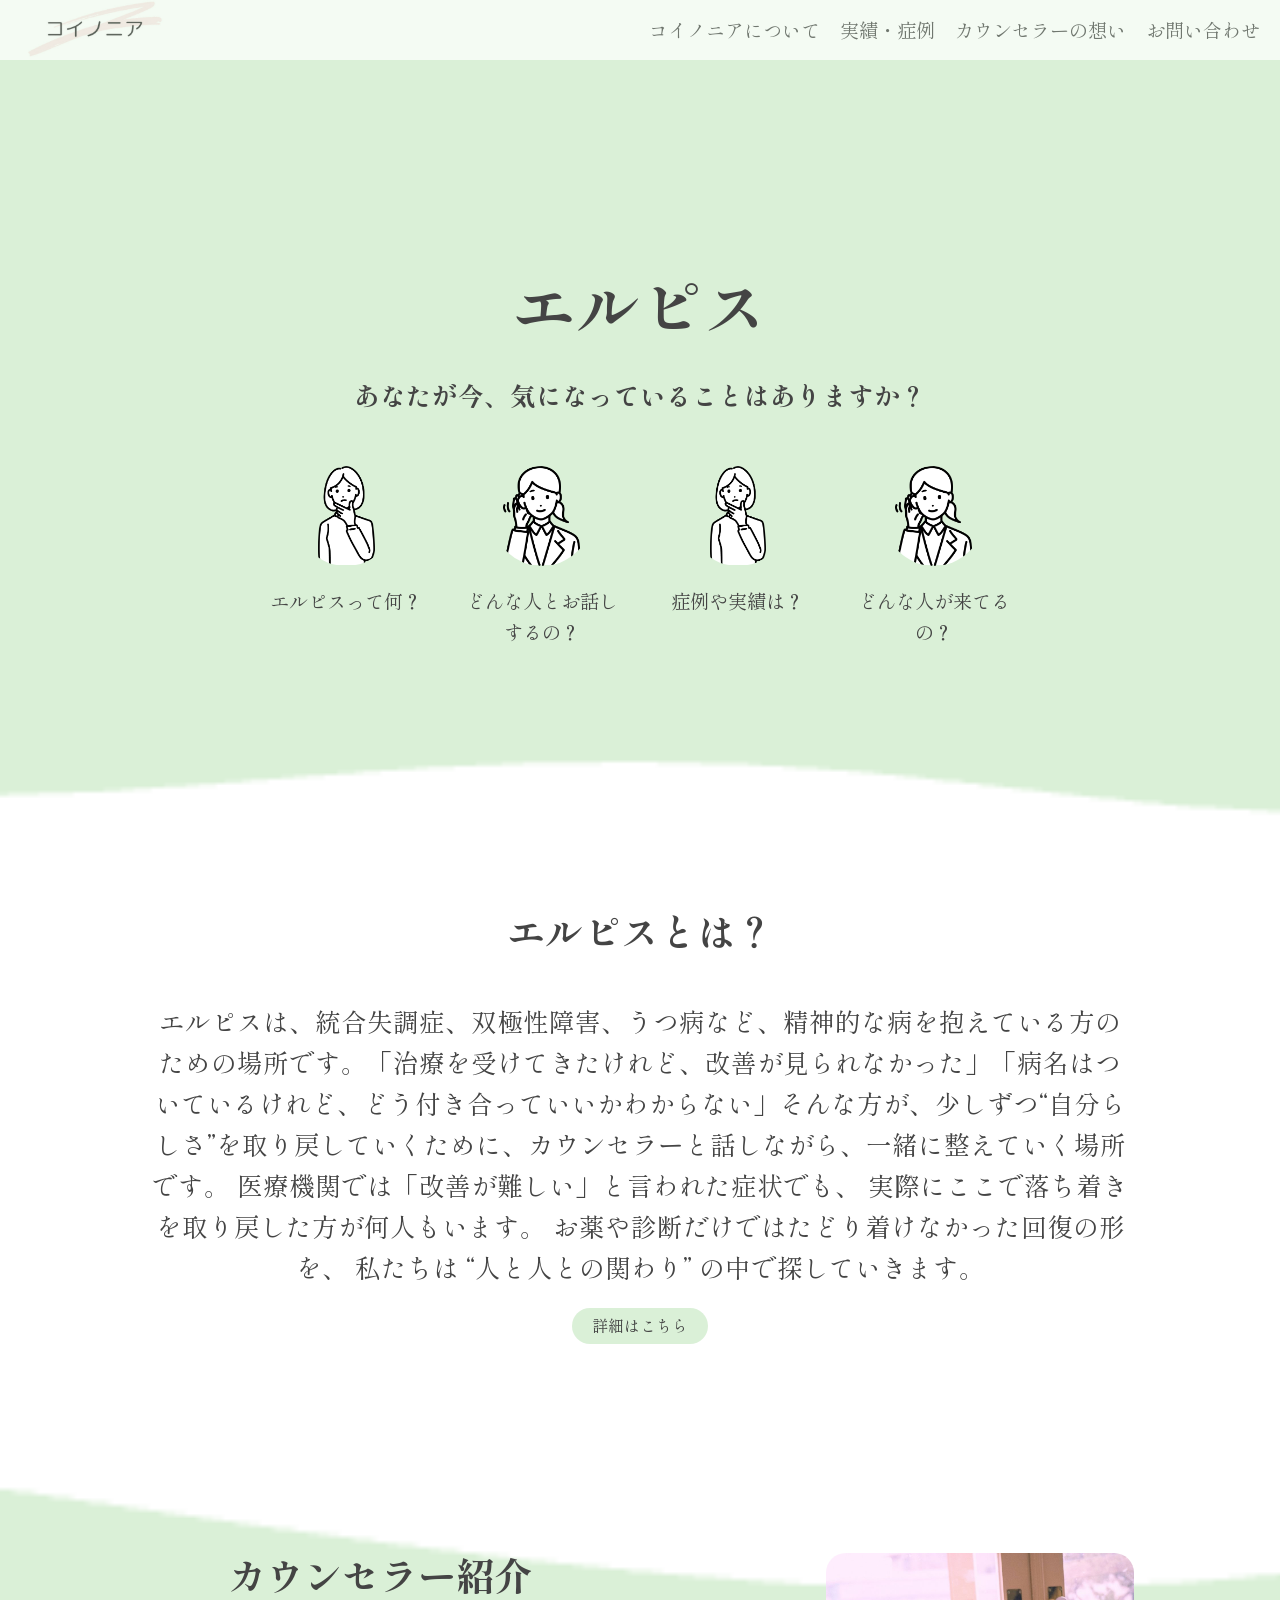
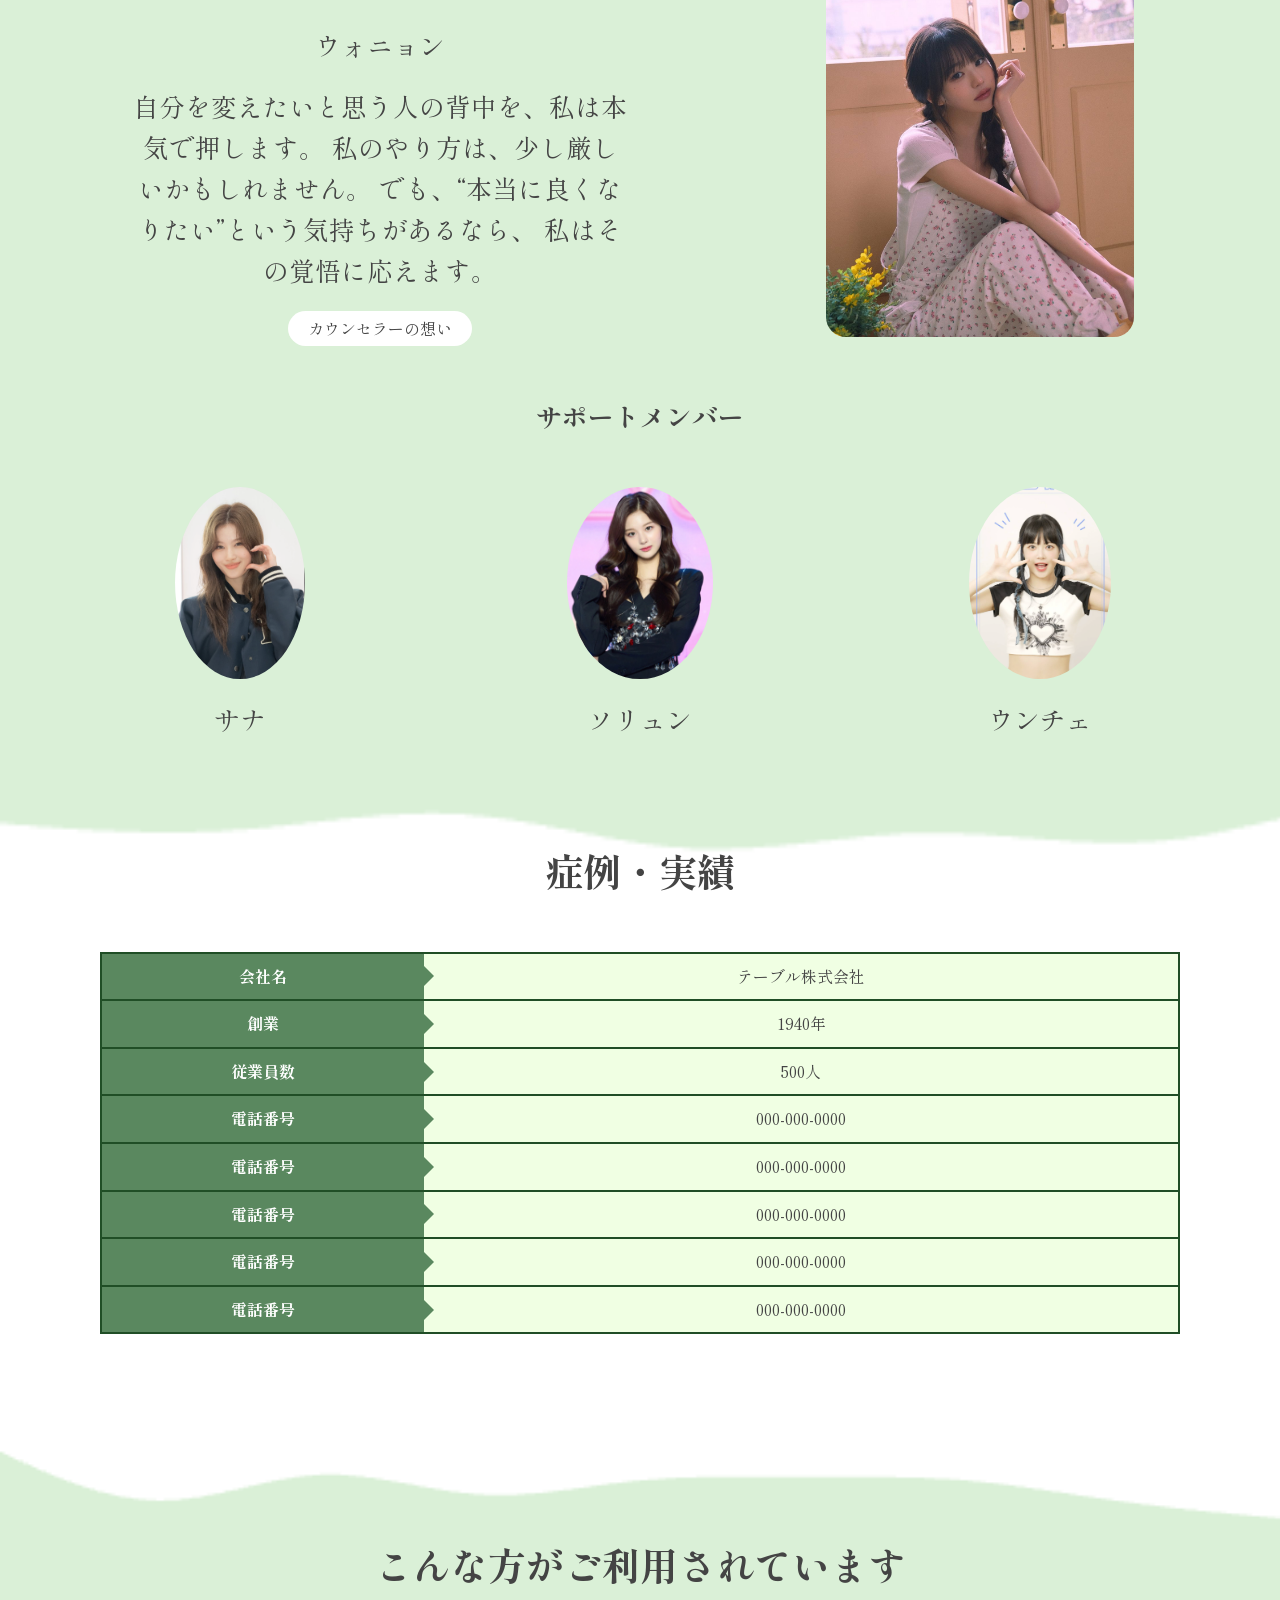
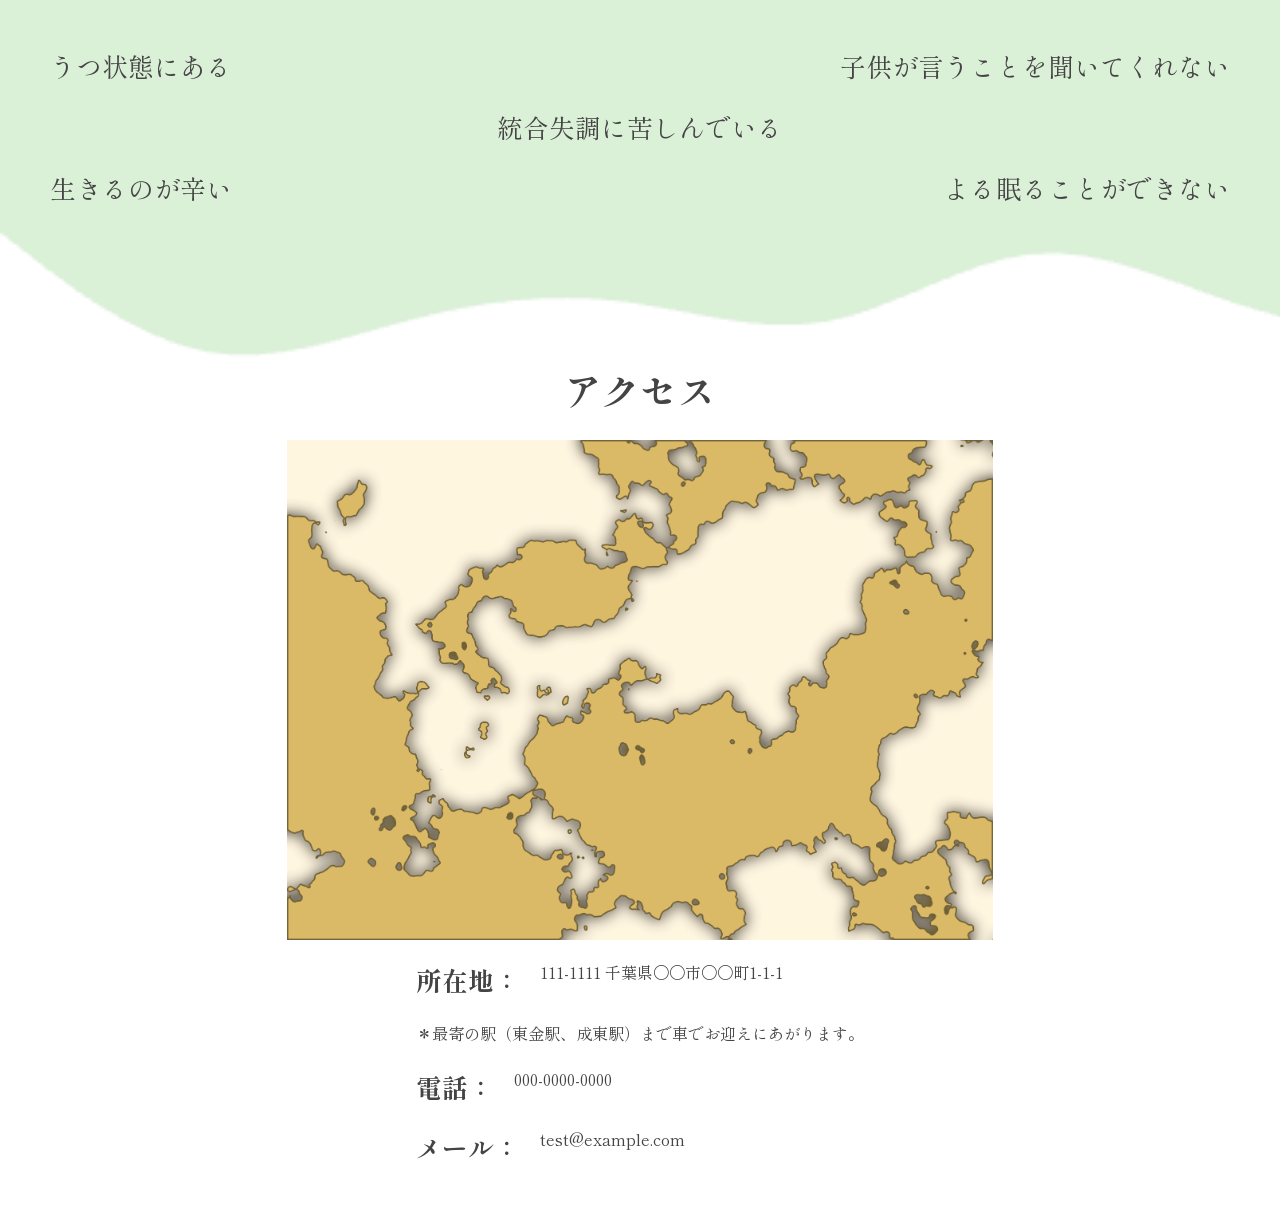
==== commit 308cc215: "画像フォルダの整理" ====
--- a/html/index.html
+++ b/html/index.html
@@ -36,7 +36,7 @@
     <!-- ヒーロー -->
     <section class="hero">
         <div class="container column">
-            <h1>コイノニア</h1>
+            <h1>エルピス</h1>
             <!-- ヒーローナビ -->
             <section class="hero-nav">
                 <div class="container column">
@@ -44,7 +44,7 @@
                         <div class="hero-nav-items row">
                             <a href="#about" class="hero-nav-item column offset">
                                 <img src="../images/hero-nav-thinking.png" alt="" width="100">
-                                <p>コイノニアって何？</p>
+                                <p>エルピスって何？</p>
                             </a>
                             <a href="#counselor" class="hero-nav-item column">
                                 <img src="../images/hero-nav-listen.png" alt="" width="100">
@@ -54,7 +54,7 @@
                                 <img src="../images/hero-nav-thinking.png" alt="" width="100">
                                 <p>症例や実績は？</p>
                             </a>
-                            <a href="" class="hero-nav-item column offset">
+                            <a href="#use-cases" class="hero-nav-item column offset">
                                 <img src="../images/hero-nav-listen.png" alt="" width="100">
                                 <p>どんな人が来てるの？</p>
                             </a>
@@ -70,13 +70,13 @@
     <section class="about" id="about">
         <div class="container column">
 
-            <h2>コイノニアとは？</h2>
+            <h2>エルピスとは？</h2>
             <div class="wave-line"></div>
-            <p>コイノニアは、統合失調症、双極性障害、うつ病など、精神的な病を抱えている方のための場所です。「治療を受けてきたけれど、改善が見られなかった」「病名はついているけれど、どう付き合っていいかわからない」そんな方が、少しずつ“自分らしさ”を取り戻していくために、カウンセラーと話しながら、一緒に整えていく場所です。
+            <p>エルピスは、統合失調症、双極性障害、うつ病など、精神的な病を抱えている方のための場所です。「治療を受けてきたけれど、改善が見られなかった」「病名はついているけれど、どう付き合っていいかわからない」そんな方が、少しずつ“自分らしさ”を取り戻していくために、カウンセラーと話しながら、一緒に整えていく場所です。
                 医療機関では「改善が難しい」と言われた症状でも、 実際にここで落ち着きを取り戻した方が何人もいます。
                 お薬や診断だけではたどり着けなかった回復の形を、 私たちは “人と人との関わり” の中で探していきます。
             </p>
-            <a href="">詳細はこちら</a>
+            <a href="" class="button green">詳細はこちら</a>
         </div>
 
     </section>
@@ -89,9 +89,12 @@
                 <p class="counselor-name">ウォニョン
                 </p>
                 <p>
-                    テキストテキストテキストテキストテキストテキストテキストテキストテキストテキストテキストテキストテキストテキストテキストテキストテキストテキストテキストテキストテキストテキストテキストテキストテキストテキストテキストテキストテキストテキスト
+                    自分を変えたいと思う人の背中を、私は本気で押します。
+                    私のやり方は、少し厳しいかもしれません。
+                    でも、“本当に良くなりたい”という気持ちがあるなら、
+                    私はその覚悟に応えます。
                 </p>
-                <div class="btn-contact"><a href="">カウンセラーの想い</a></div>
+                <div class="button white"><a href="">カウンセラーの想い</a></div>
             </div>
             <div class="counselor-right">
                 <img src="../images/person/wonyon.jpg" alt="今西三千代の写真">
@@ -158,7 +161,7 @@
     </section>
 
     <!-- どんな人が来てるの？ -->
-    <section class="use-cases">
+    <section class="use-cases" id="use-cases">
         <div class="container column">
             <h2>こんな方がご利用されています</h2>
             <div class="use-cases-items column">
--- a/css/base.css
+++ b/css/base.css
@@ -45,11 +45,23 @@
     height: auto;
 }
 
+.button {
+    border-radius: 25px;
+    padding: 5px 20px;
+}
+
+.button.green {
+    background-color: #DAF0D7;
+}
+
+.button.white {
+    background-color: #ffffff;
+}
+
 
 
 
 .container {
-    /* max-width: 1200px;   */
     margin: 0 auto;
 
 }
@@ -95,7 +107,7 @@
 .hero {
     height: 100vh;
     padding: 50px;
-    background-image: url(../images/hero-background.png);
+    background-image: url(../images/background/hero-background.png);
     background-size: cover;
     background-position: bottom center;
     background-repeat: no-repeat;
@@ -168,7 +180,7 @@
     display: flex;
     flex-direction: column;
     padding-top: 100px;
-    background-image: url(../images/about-background.png);
+    background-image: url(../images/background/about-background.png);
     background-repeat: no-repeat;
     background-size: cover;
 
@@ -233,7 +245,7 @@
 }
 
 .cases {
-    background-image: url(../images/cases-background.png);
+    background-image: url(../images/background/cases-background.png);
     background-repeat: no-repeat;
     background-size: cover;
     margin-top: -50px;
@@ -283,7 +295,7 @@
 
 /* ================================================= どんな人が来てるの？ */
 .use-cases {
-    background-image: url(../images/use-cases-background.png);
+    background-image: url(../images/background/use-cases-background.png);
     background-repeat: no-repeat;
     background-size: cover;
     padding-top: 50px;
@@ -311,7 +323,7 @@
 
 /* ========================================================= アクセス */
 .access {
-    background-image: url(../images/access-background.png);
+    background-image: url(../images/background/access-background.png);
     background-repeat: no-repeat;
     background-size: cover;
     margin-top: -50px;
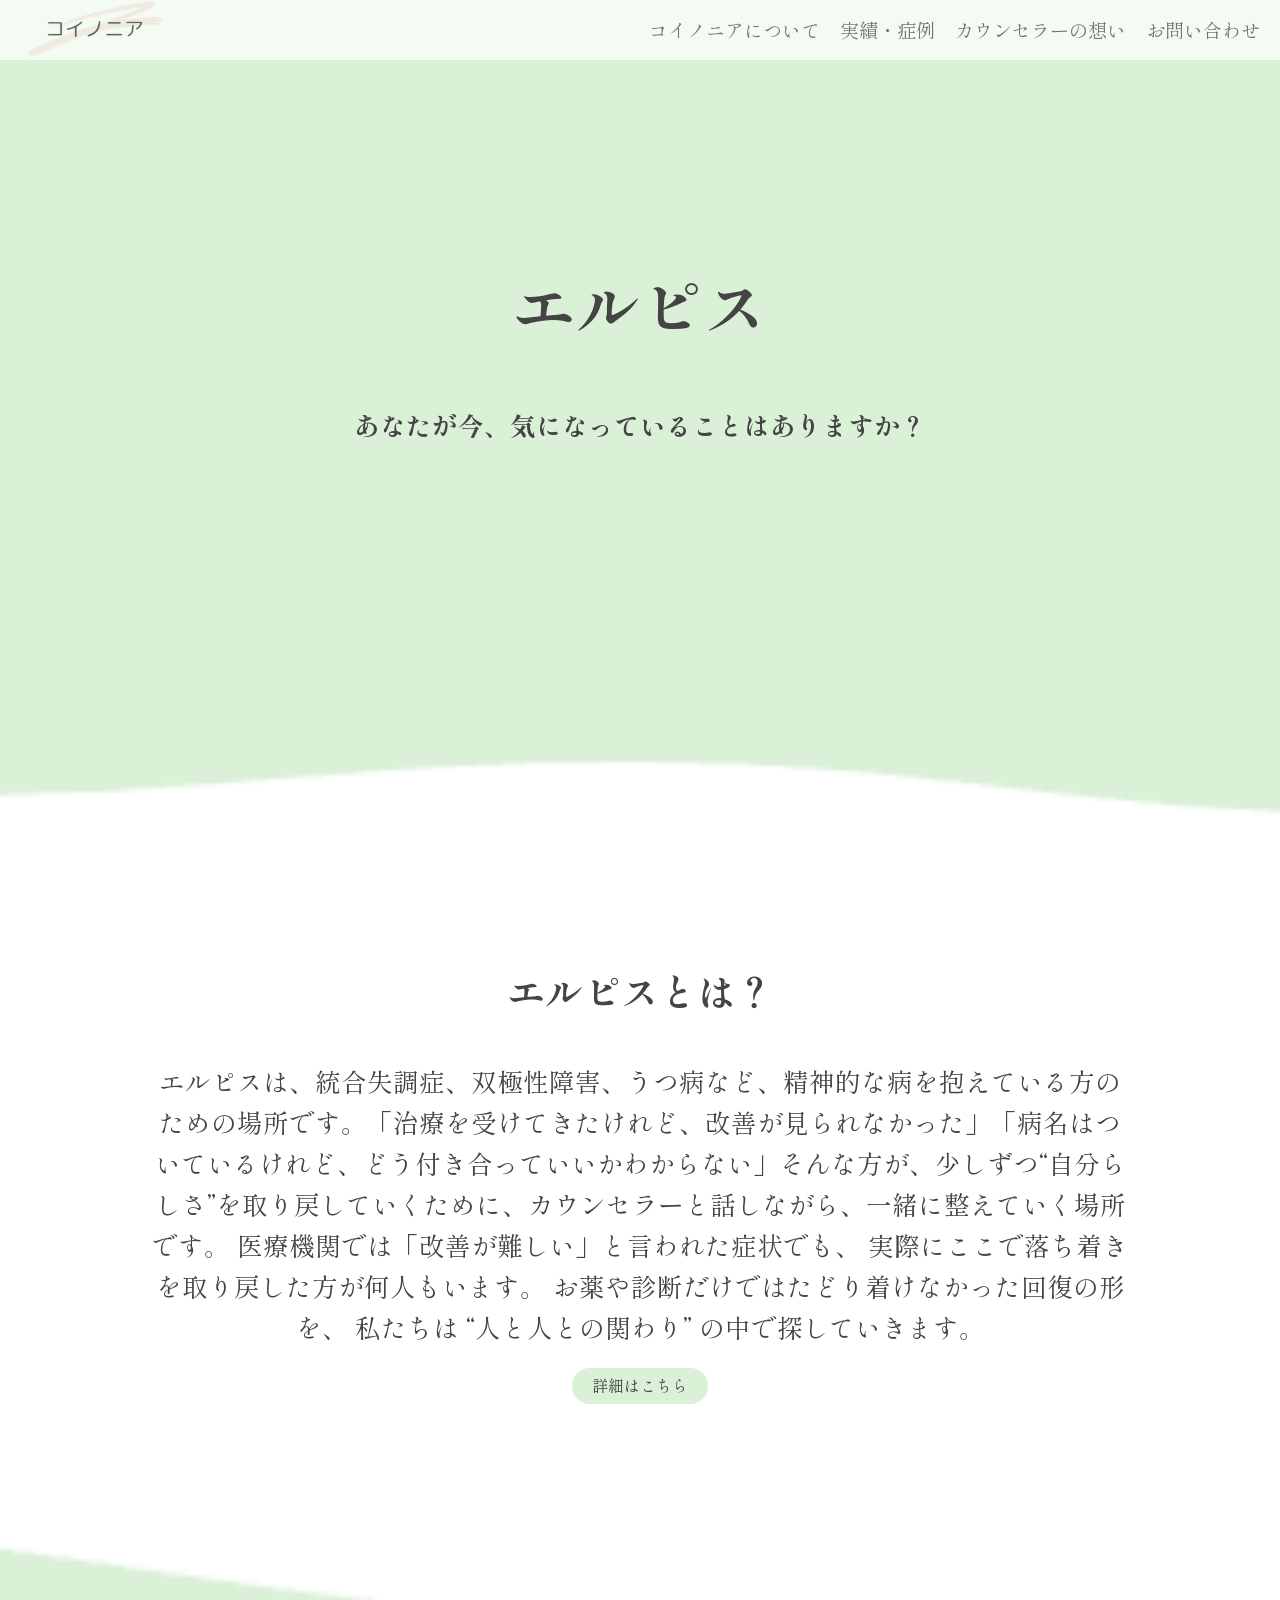
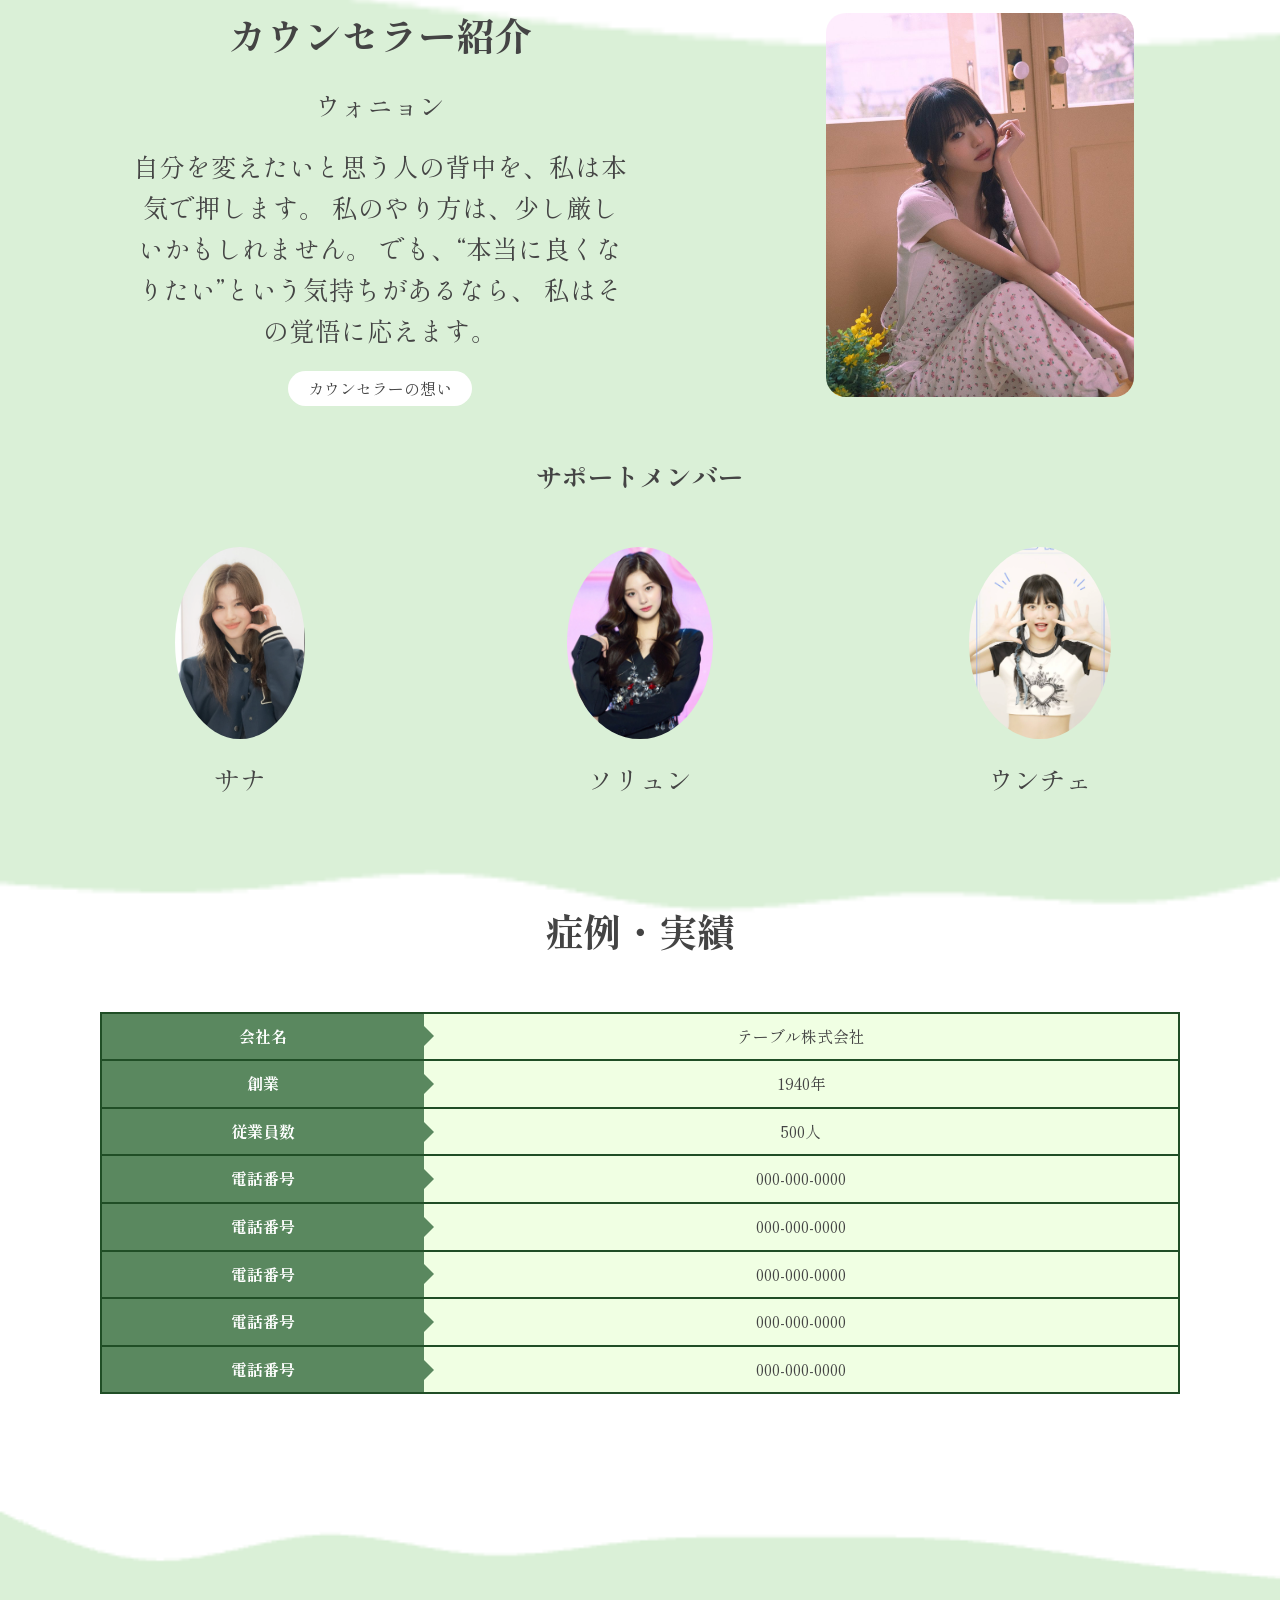
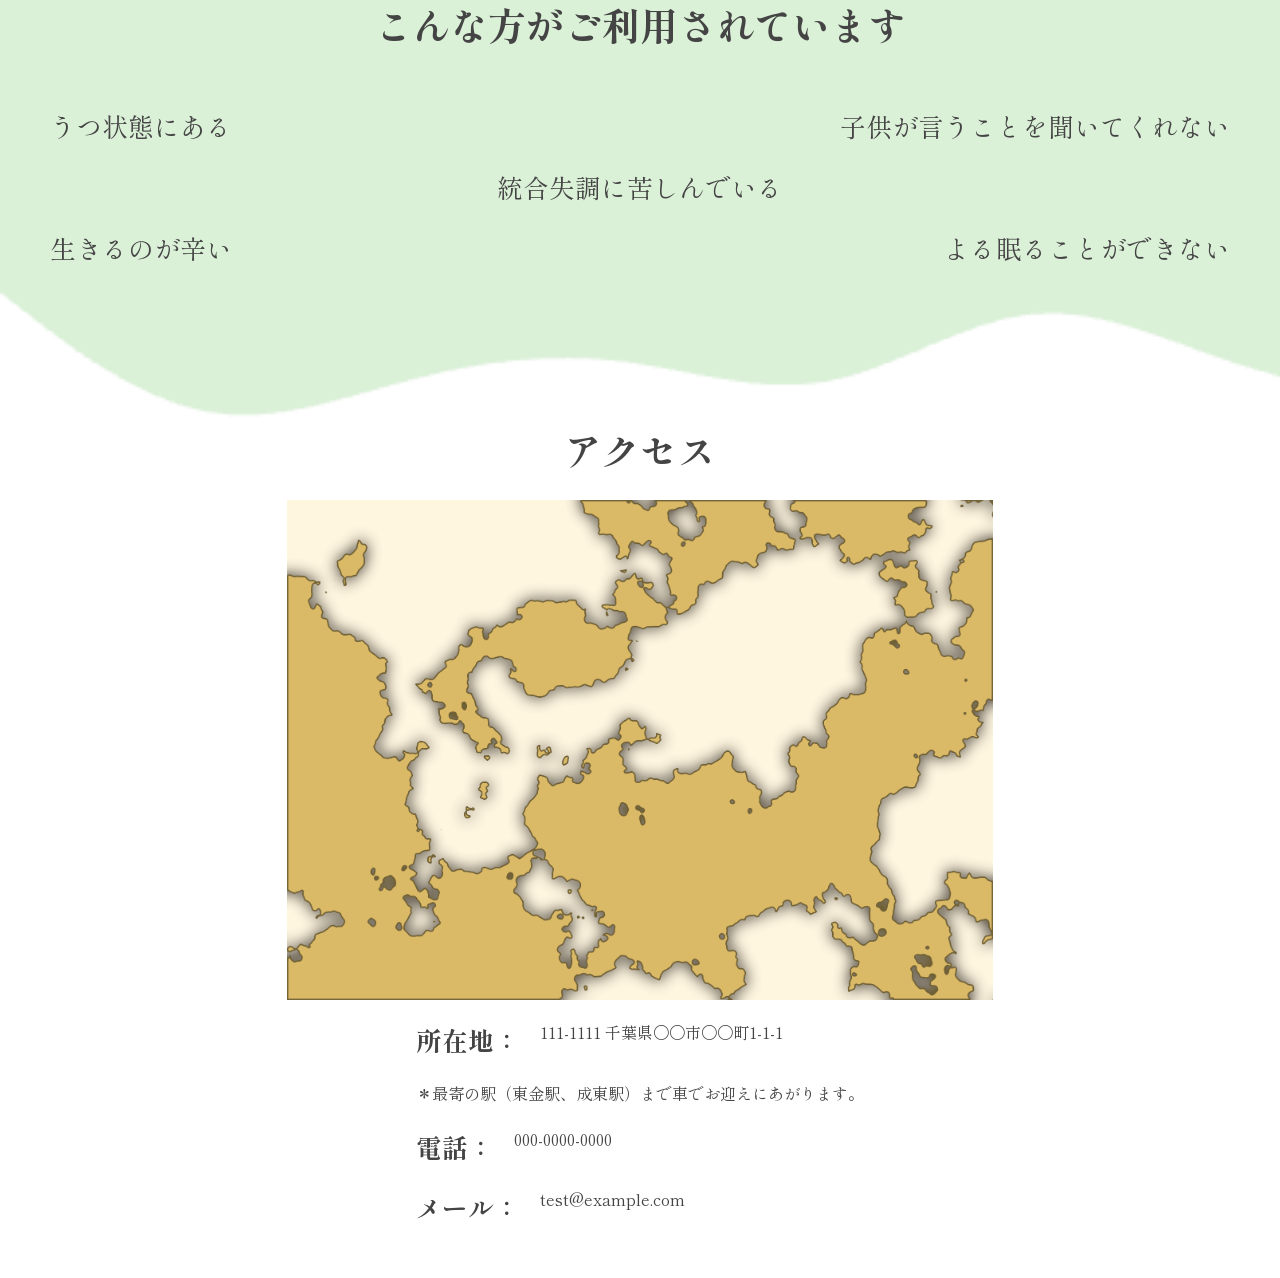
==== commit 9e8431b7: "ヒーローのふわっと表示" ====
--- a/html/index.html
+++ b/html/index.html
@@ -36,32 +36,28 @@
     <!-- ヒーロー -->
     <section class="hero">
         <div class="container column">
-            <h1>エルピス</h1>
+            <h1 class="fade-item">エルピス</h1>
             <!-- ヒーローナビ -->
-            <section class="hero-nav">
-                <div class="container column">
-                    <h3>あなたが今、気になっていることはありますか？</h2>
-                        <div class="hero-nav-items row">
-                            <a href="#about" class="hero-nav-item column offset">
-                                <img src="../images/hero-nav-thinking.png" alt="" width="100">
-                                <p>エルピスって何？</p>
-                            </a>
-                            <a href="#counselor" class="hero-nav-item column">
-                                <img src="../images/hero-nav-listen.png" alt="" width="100">
-                                <p>どんな人とお話しするの？</p>
-                            </a>
-                            <a href="#cases" class="hero-nav-item column">
-                                <img src="../images/hero-nav-thinking.png" alt="" width="100">
-                                <p>症例や実績は？</p>
-                            </a>
-                            <a href="#use-cases" class="hero-nav-item column offset">
-                                <img src="../images/hero-nav-listen.png" alt="" width="100">
-                                <p>どんな人が来てるの？</p>
-                            </a>
-                        </div>
-                </div>
-            </section>
-        </div>
+            <h3 class="fade-item">あなたが今、気になっていることはありますか？</h3>
+            <div class="fade-item hero-nav-items row">
+                <a href="#about" class="hero-nav-item column offset">
+                    <img src="../images/hero-nav-thinking.png" alt="" width="100">
+                    <p>エルピスって何？</p>
+                </a>
+                <a href="#counselor" class="hero-nav-item column">
+                    <img src="../images/hero-nav-listen.png" alt="" width="100">
+                    <p>どんな人とお話しするの？</p>
+                </a>
+                <a href="#cases" class="hero-nav-item column">
+                    <img src="../images/hero-nav-thinking.png" alt="" width="100">
+                    <p>症例や実績は？</p>
+                </a>
+                <a href="#use-cases" class="hero-nav-item column offset">
+                    <img src="../images/hero-nav-listen.png" alt="" width="100">
+                    <p>どんな人が来てるの？</p>
+                </a>
+            </div>
+
     </section>
     <section class="curved"></section>
 
--- a/css/base.css
+++ b/css/base.css
@@ -96,6 +96,7 @@
     padding: 0 20px;
     opacity: 0.7;
     font-size: 1.5vw;
+    z-index: 10;
 
 }
 
@@ -111,6 +112,8 @@
     background-size: cover;
     background-position: bottom center;
     background-repeat: no-repeat;
+    opacity: 0;
+    transition: opacity 5s ease;
 }
 
 .hero .container {
@@ -118,21 +121,33 @@
     height: 100%;
     justify-content: center;
     align-items: center;
-}
+    gap: 50px;
+}
+
+.hero.show {
+    opacity: 1;
+}
+
+.fade-item {
+    opacity: 0;
+    transform: translateY(20px);
+    transition: all 1s ease;
+}
+
+.fade-item.show {
+    opacity: 1;
+    transform: translateY(0);
+}
+
 
 
 /* ========================================== ヒーローナビ */
 
-.hero-nav .container {
-    height: 100%;
-    display: flex;
-    align-items: center;
-    gap: 50px;
-}
 
 .hero-nav-items {
     width: 100%;
     justify-content: space-around;
+
 }
 
 .hero-nav-items a {
@@ -167,7 +182,7 @@
 .about .container {
     align-items: center;
     text-align: center;
-    padding: 0px 150px 50px 150px;
+    padding: 60px 150px 50px 150px;
 }
 
 .about {}
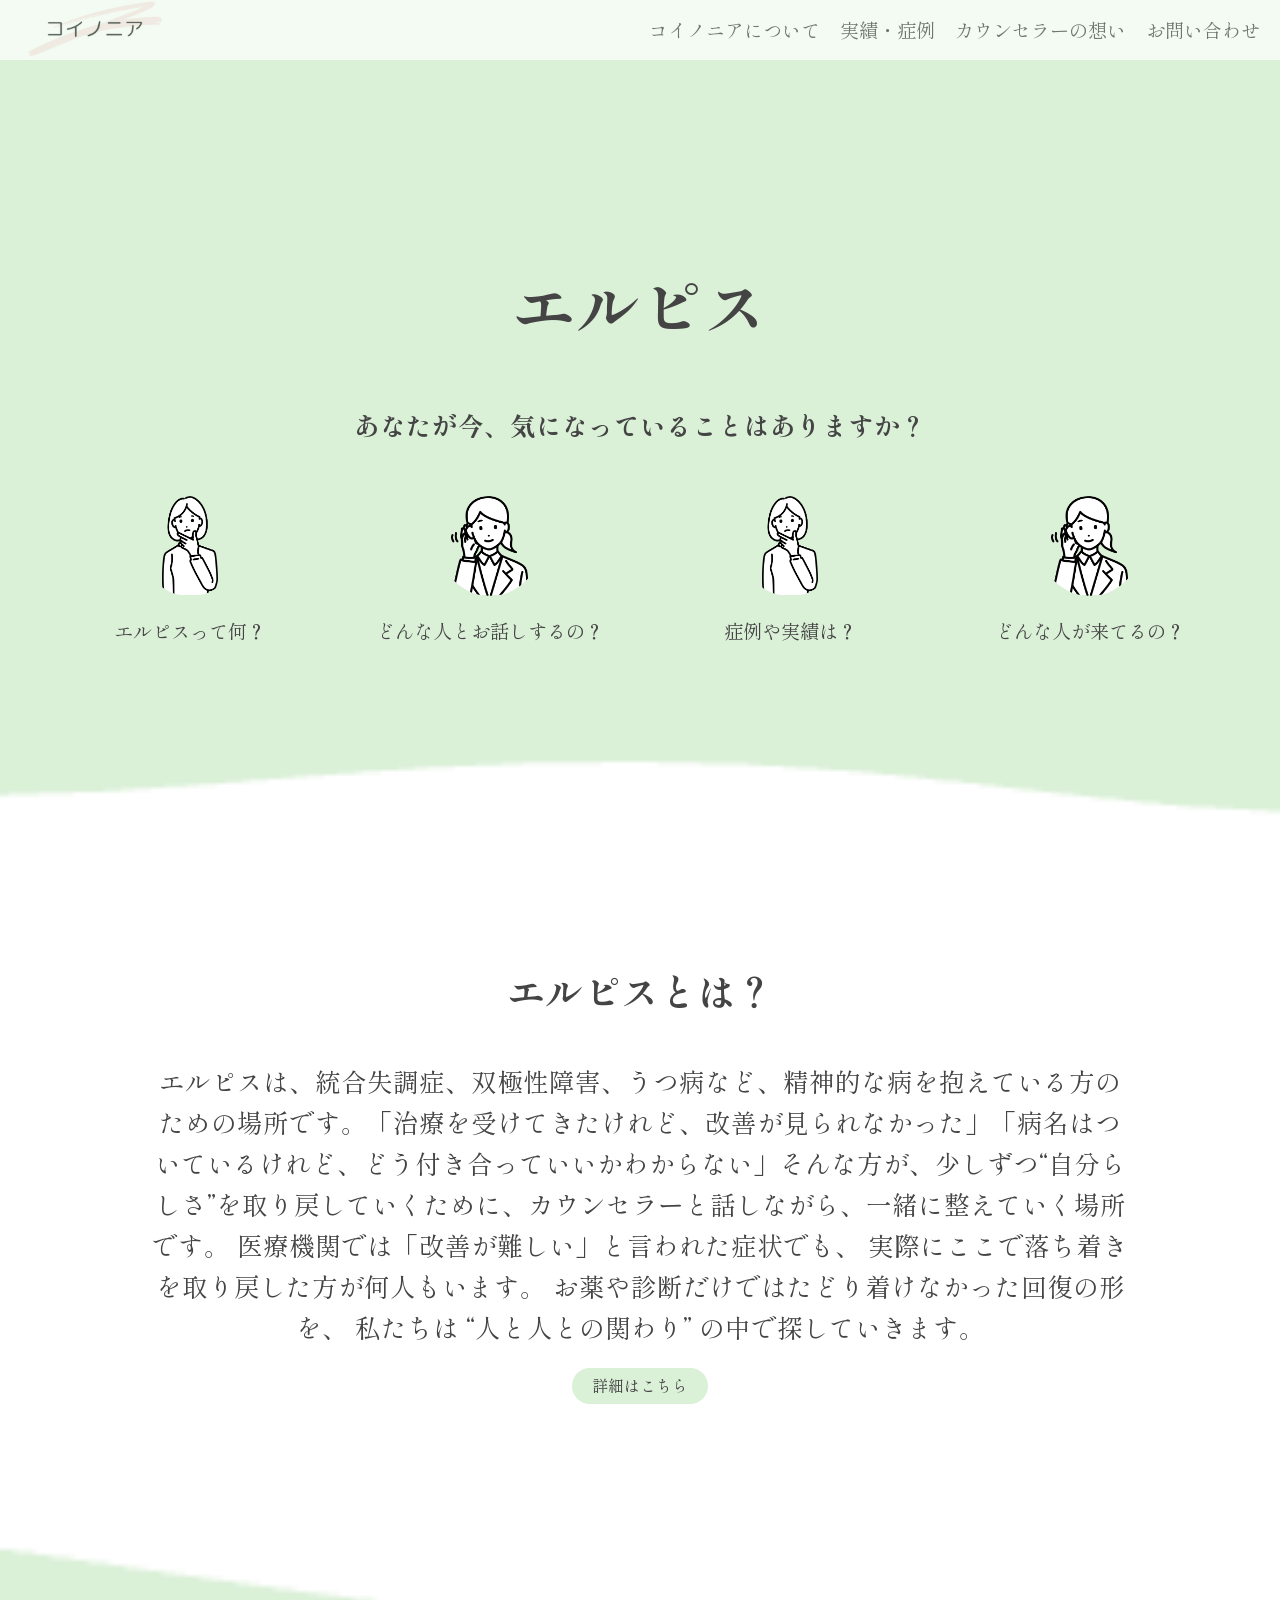
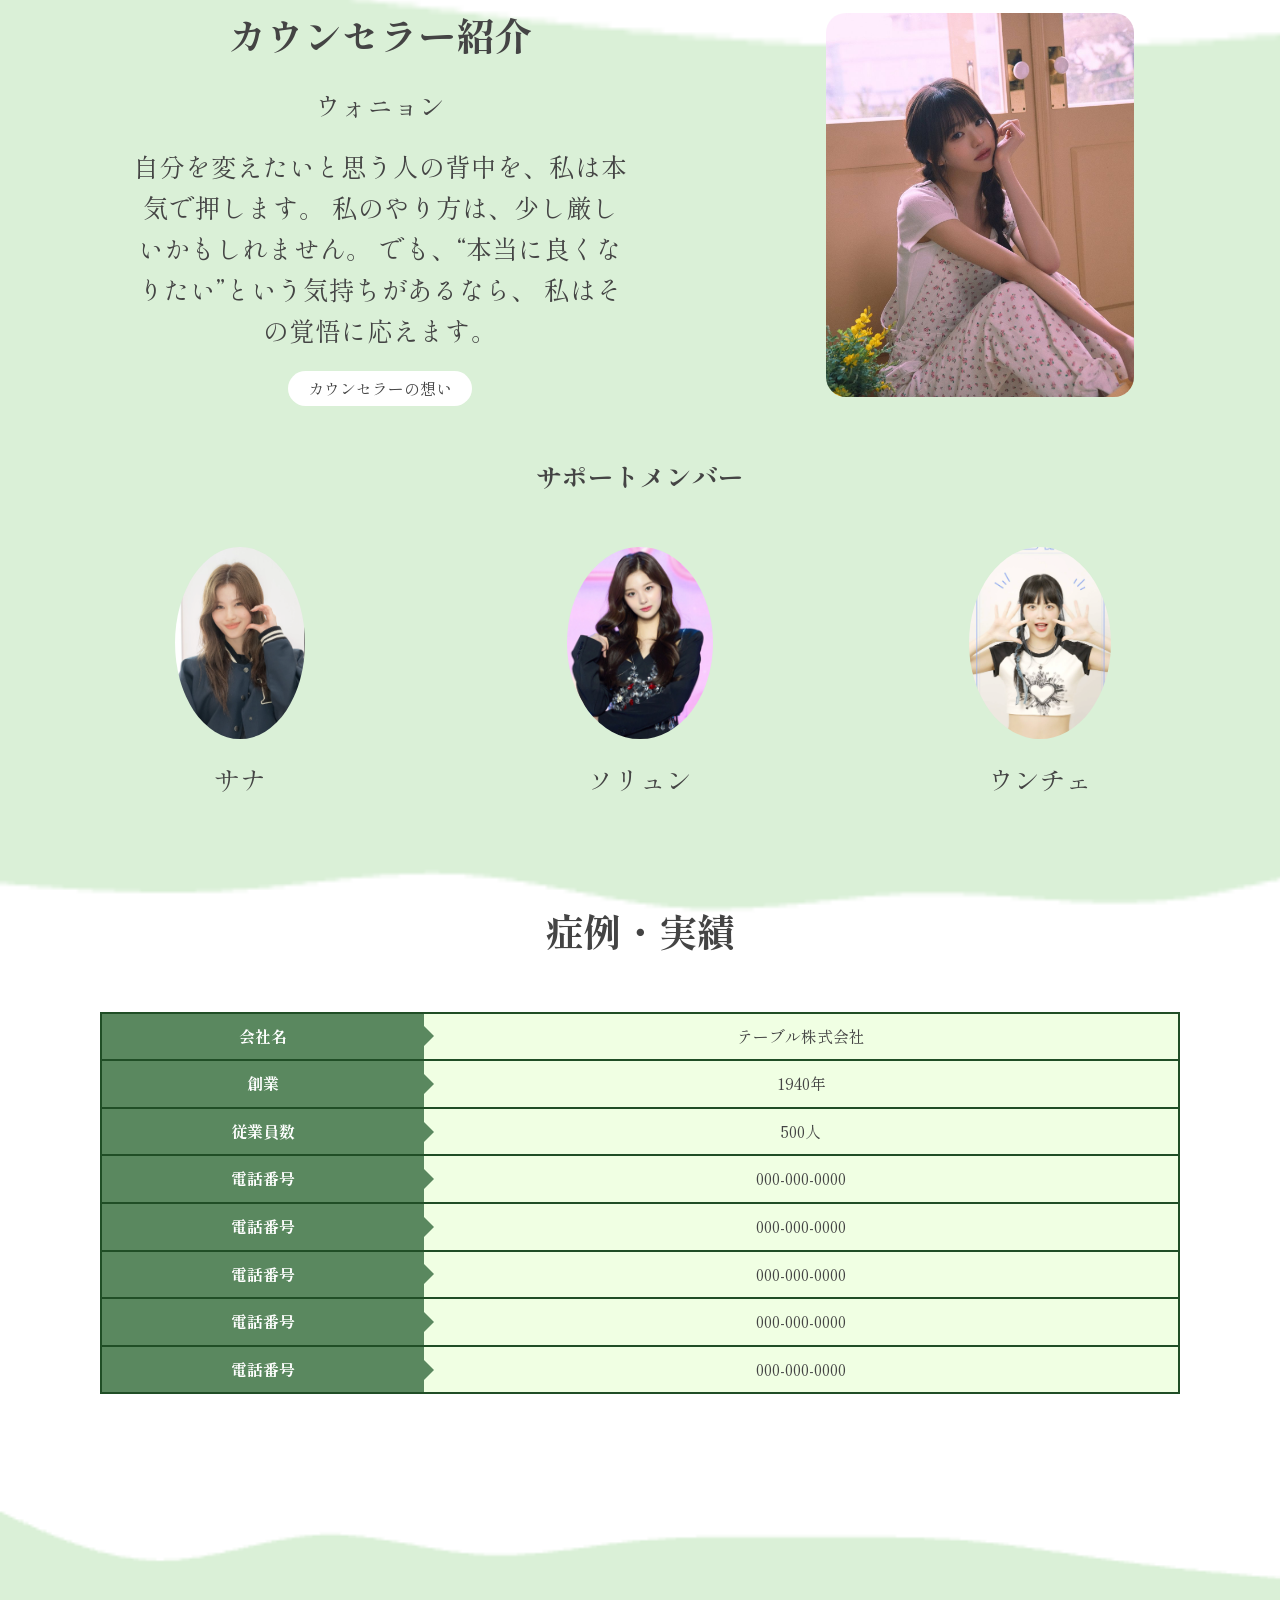
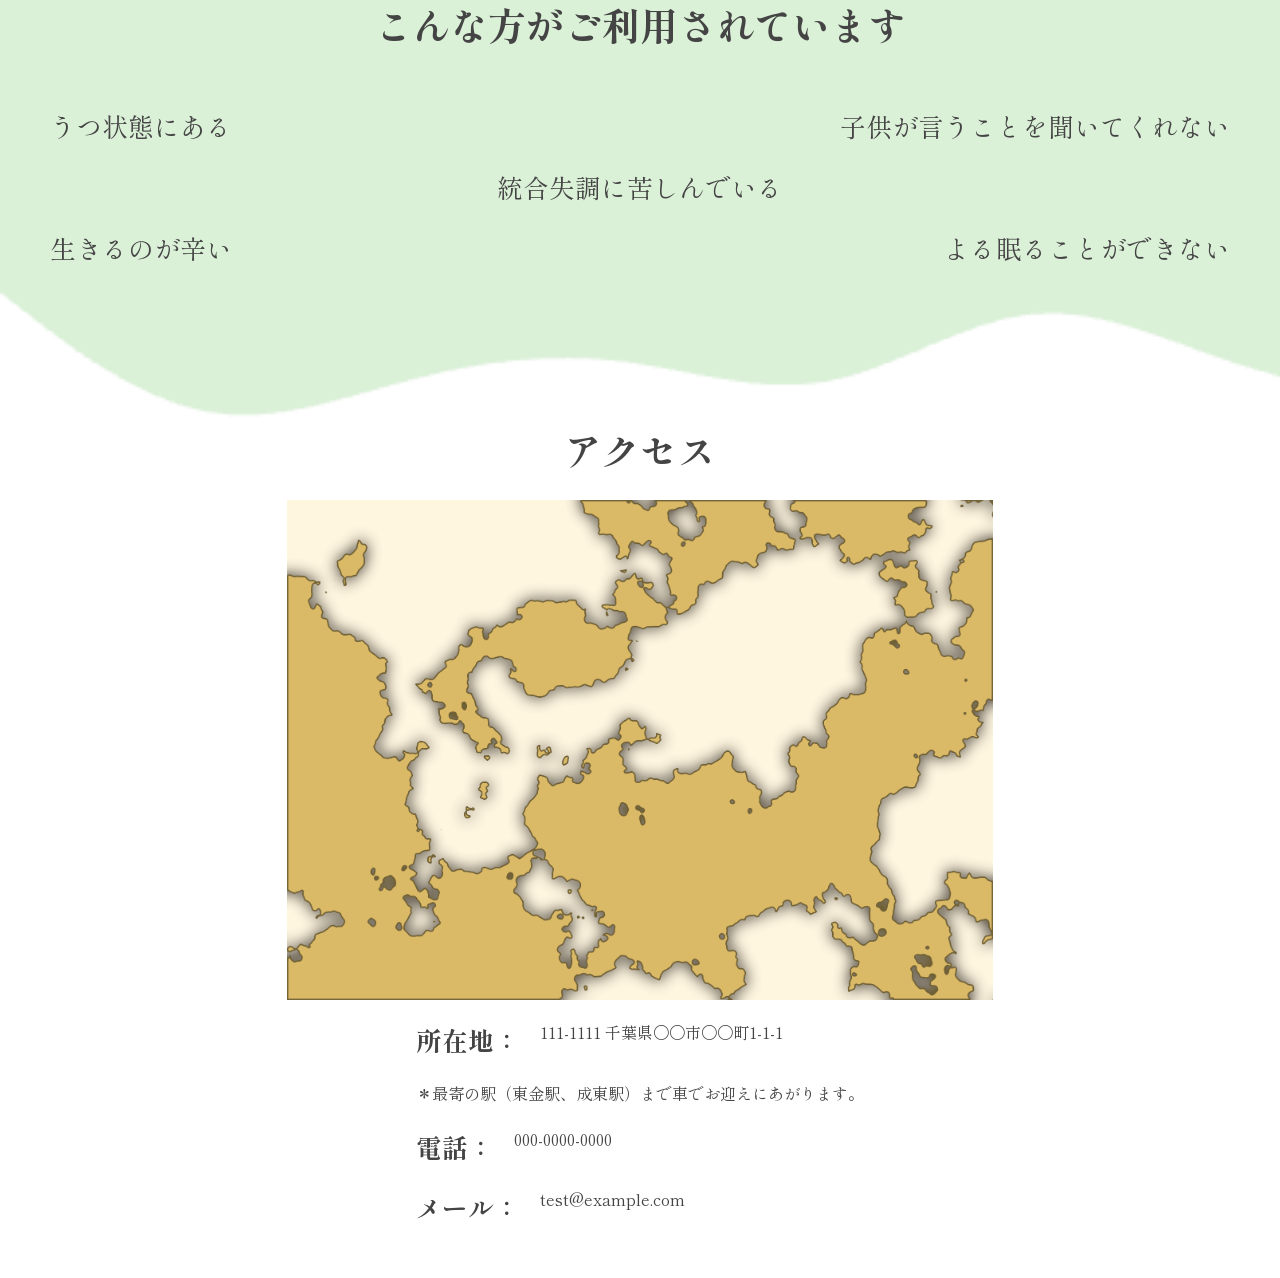
==== commit 53a10a73: "fade-in導入" ====
--- a/html/index.html
+++ b/html/index.html
@@ -64,7 +64,7 @@
 
     <!-- コイノニアって何 -->
     <section class="about" id="about">
-        <div class="container column">
+        <div class="container column fade-in">
 
             <h2>エルピスとは？</h2>
             <div class="wave-line"></div>
@@ -79,8 +79,8 @@
 
     <!-- どんな人が話を聞いてくれるの？ -->
     <section class="counselor" id="counselor">
-        <div class="counselor-main container row">
-            <div class="counselor-left">
+        <div class="counselor-main container row fade-in">
+            <div class="counselor-left ">
                 <h2>カウンセラー紹介</h2>
                 <p class="counselor-name">ウォニョン
                 </p>
@@ -96,7 +96,7 @@
                 <img src="../images/person/wonyon.jpg" alt="今西三千代の写真">
             </div>
         </div>
-        <div class="support-member container column">
+        <div class="support-member container column fade-in">
             <h3>サポートメンバー</h3>
             <div class="support-member-items row">
                 <div class="support-member-item column">
@@ -117,7 +117,7 @@
     </section>
     <!-- 症例や実績は？ -->
     <section class="cases" id="cases">
-        <div class="container column">
+        <div class="container column fade-in">
             <h2>症例・実績</h2>
             <table>
                 <tr>
@@ -157,7 +157,7 @@
     </section>
 
     <!-- どんな人が来てるの？ -->
-    <section class="use-cases" id="use-cases">
+    <section class="use-cases fade-in" id="use-cases">
         <div class="container column">
             <h2>こんな方がご利用されています</h2>
             <div class="use-cases-items column">
@@ -190,7 +190,7 @@
         </div>
 
     </section>
-    <section class="access">
+    <section class="access fade-in">
         <div class="container column">
             <h2>アクセス</h2>
             <img src="../images/map.png" alt="地図">
--- a/css/base.css
+++ b/css/base.css
@@ -352,4 +352,18 @@
 
 .access img {
     max-height: 500px;
+}
+
+
+
+/* スクロール表示 */
+.fade-in {
+  opacity: 0;
+  transform: translateY(50px);
+  transition: all 3s ease;
+}
+
+.fade-in.visible {
+  opacity: 1;
+  transform: translateY(0);
 }
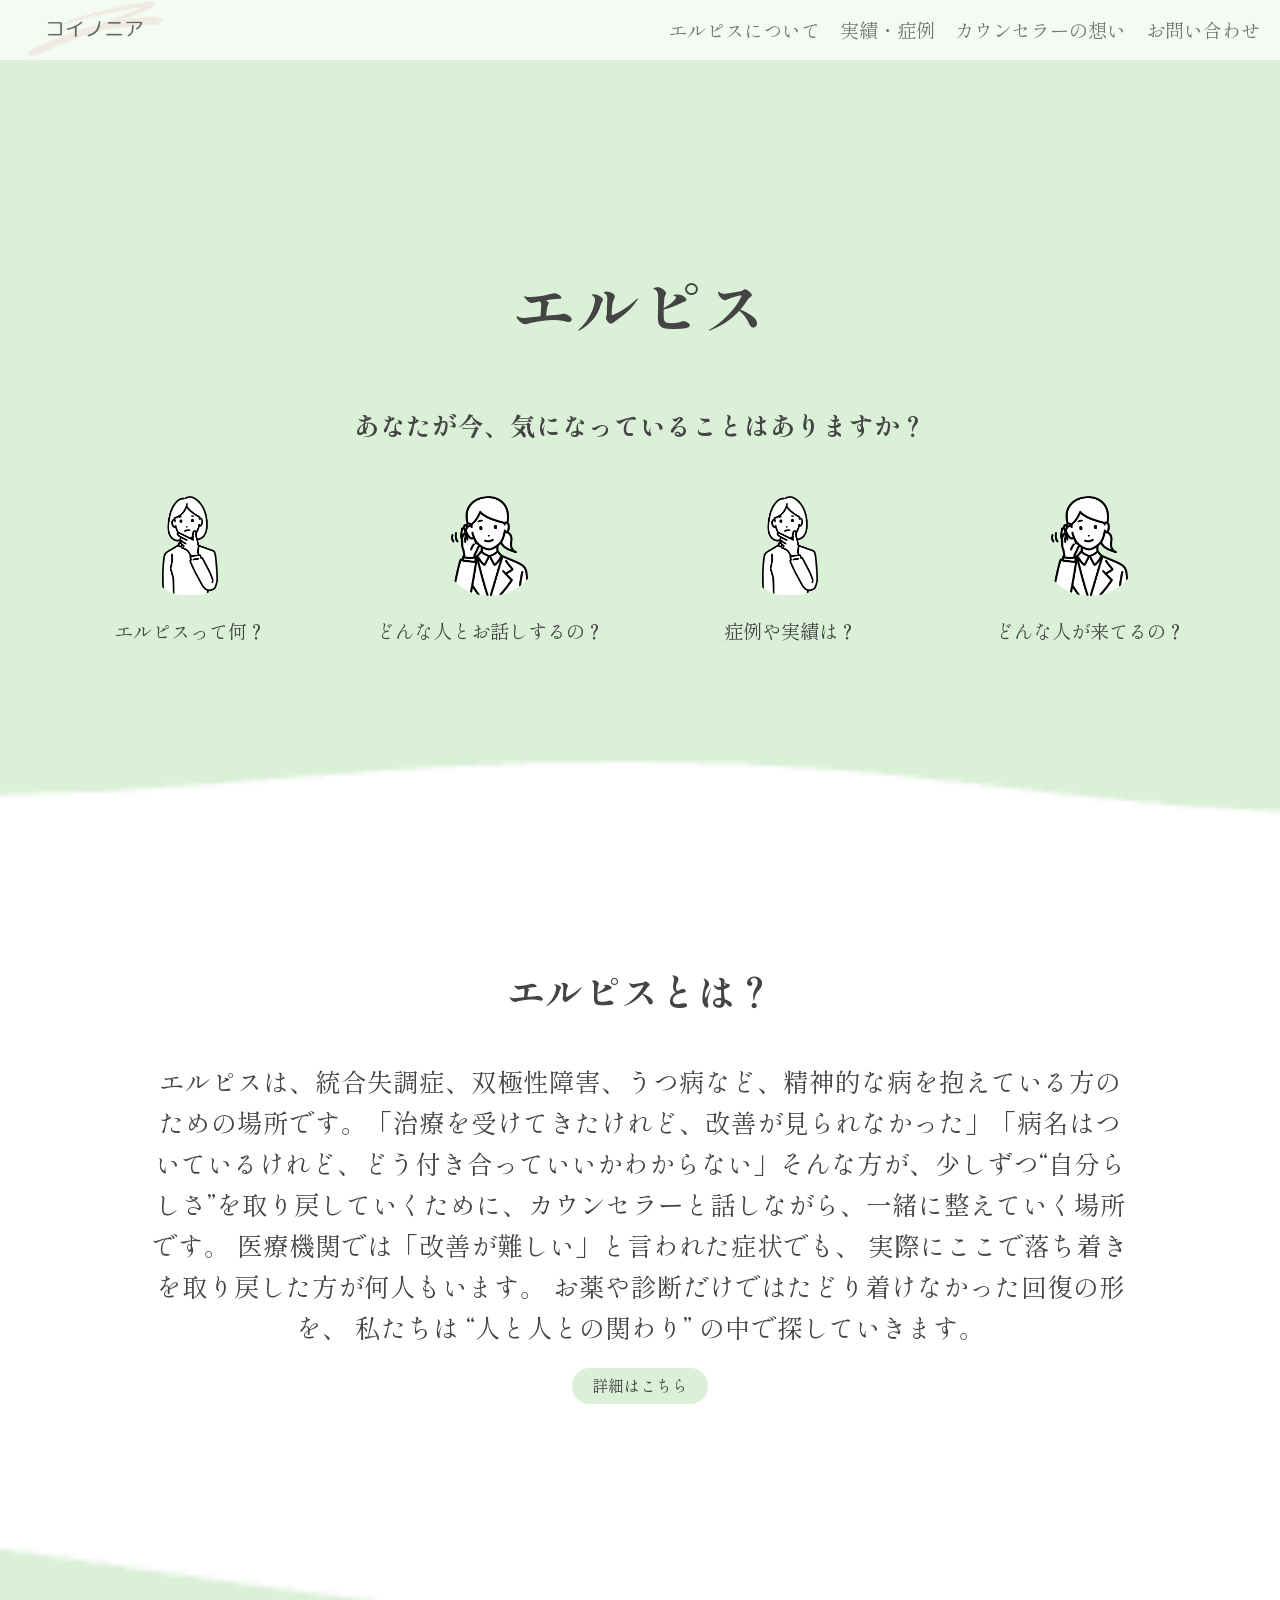
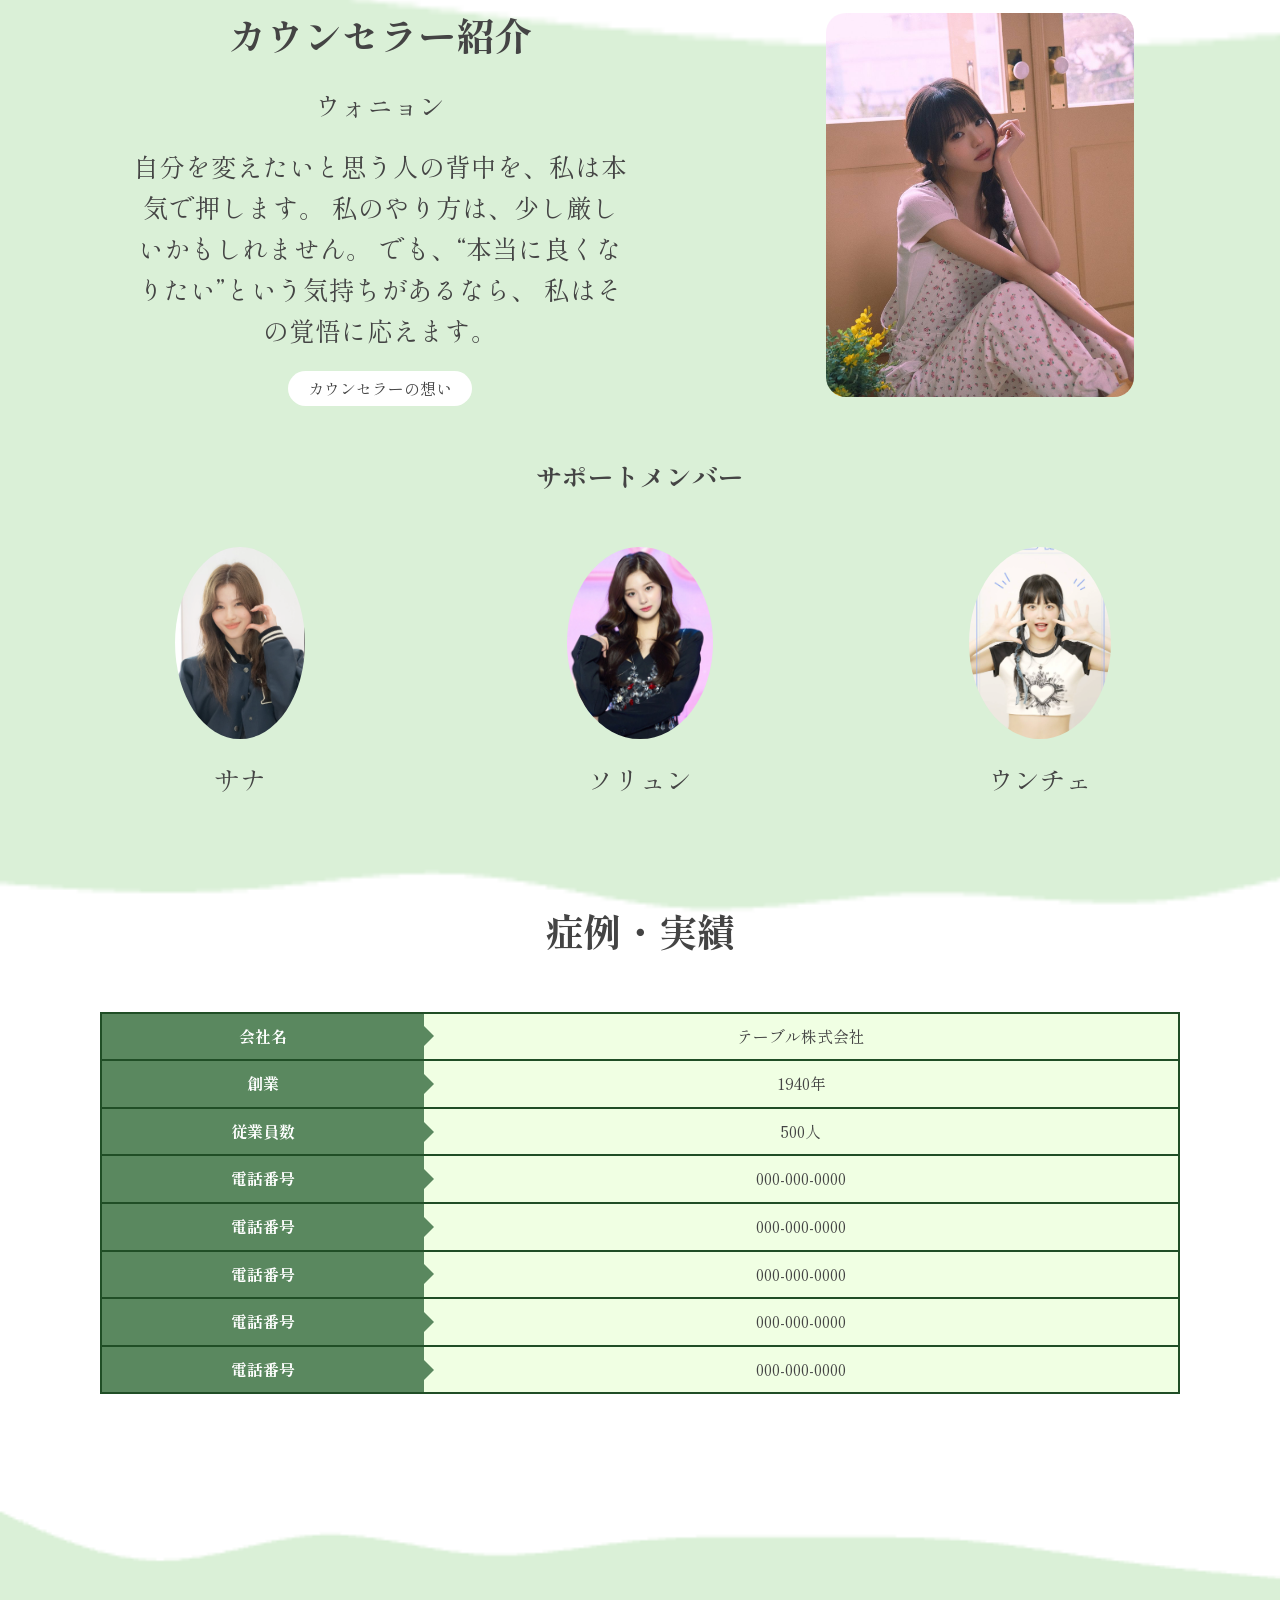
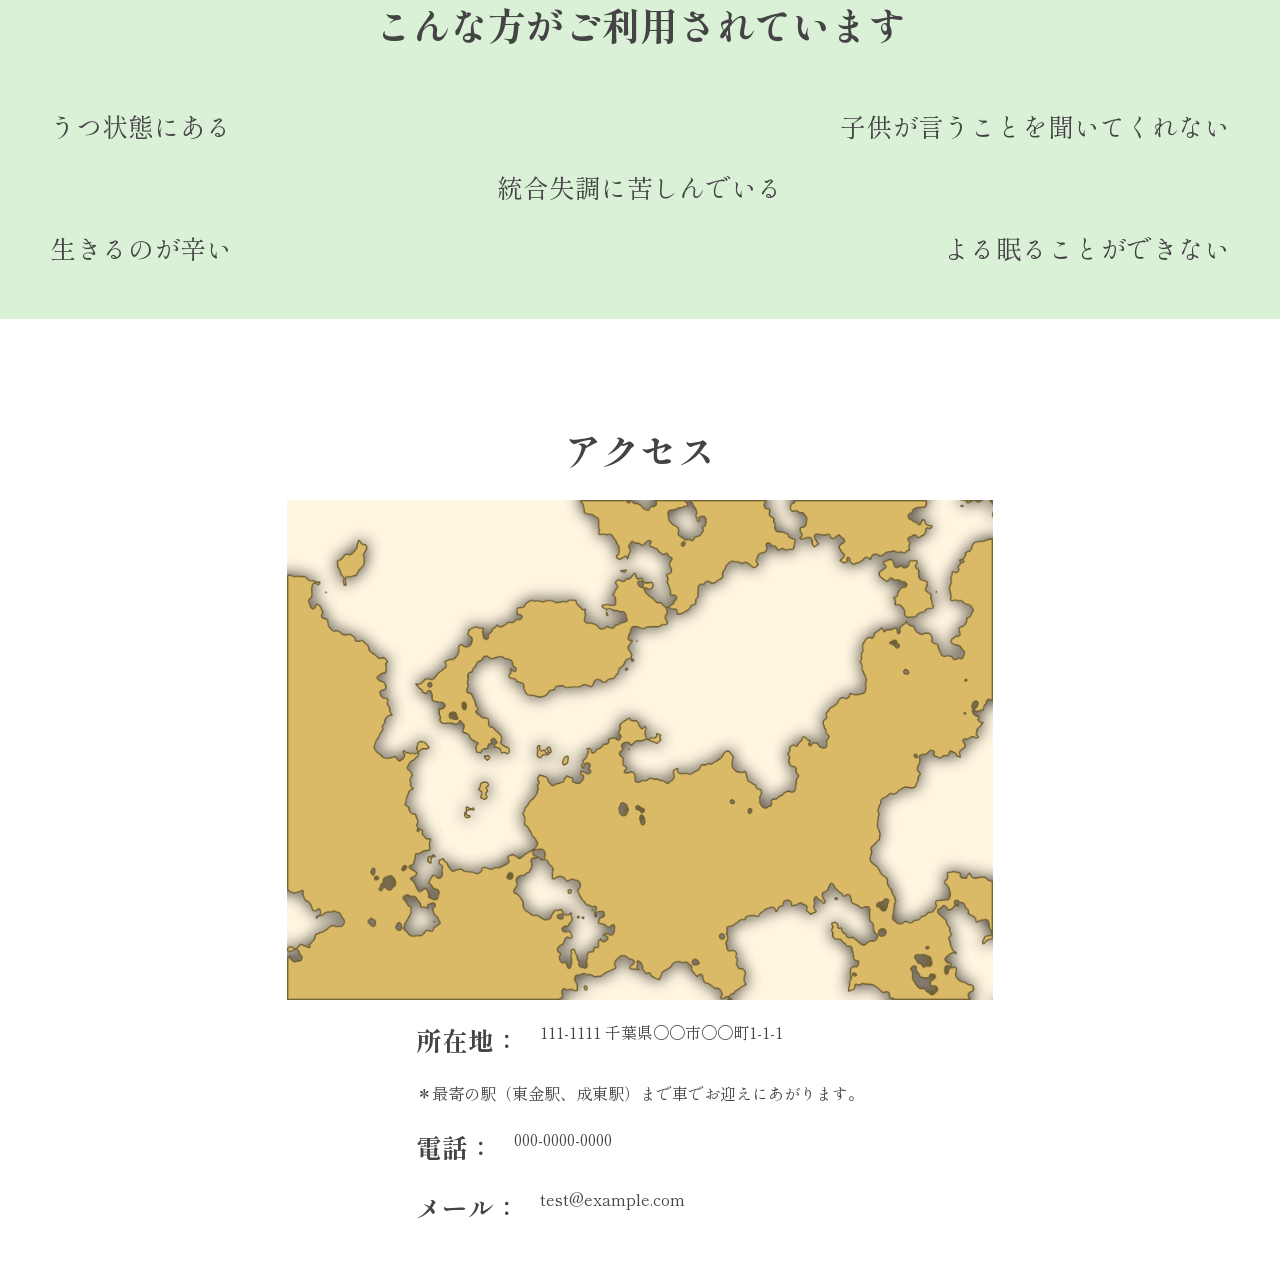
==== commit ae86646d: "aboutページの大枠完成" ====
--- a/html/index.html
+++ b/html/index.html
@@ -3,7 +3,7 @@
 
 <head>
     <meta charset="UTF-8">
-    <title>コイノニア</title>
+    <title>エルピス</title>
     <meta name="viewport" content="width=device-width, initial-scale=1.0">
     <link rel="stylesheet" href="../css/base.css">
     <link rel="stylesheet" href="../css/home-page.css">
@@ -20,11 +20,14 @@
     <!-- ヘッダー -->
     <header class="row">
         <div class="logo">
-            <img src="../images/logo.png" alt="ロゴ">
+            <a href="#">
+
+                <img src="../images/logo.png" alt="ロゴ">
+            </a>
         </div>
         <nav class="header-nav">
             <ul class="row">
-                <li><a href="">コイノニアについて</a></li>
+                <li><a href="about.html">エルピスについて</a></li>
                 <li><a href="">実績・症例</a></li>
                 <li><a href="">カウンセラーの想い</a></li>
                 <li><a href="">お問い合わせ</a></li>
@@ -59,15 +62,15 @@
             </div>
 
     </section>
-    <section class="curved"></section>
-
-
-    <!-- コイノニアって何 -->
+    <!-- <section class="curved"></section> -->
+
+
+    <!-- エルピスって何 -->
     <section class="about" id="about">
         <div class="container column fade-in">
 
             <h2>エルピスとは？</h2>
-            <div class="wave-line"></div>
+            <div class=""></div>
             <p>エルピスは、統合失調症、双極性障害、うつ病など、精神的な病を抱えている方のための場所です。「治療を受けてきたけれど、改善が見られなかった」「病名はついているけれど、どう付き合っていいかわからない」そんな方が、少しずつ“自分らしさ”を取り戻していくために、カウンセラーと話しながら、一緒に整えていく場所です。
                 医療機関では「改善が難しい」と言われた症状でも、 実際にここで落ち着きを取り戻した方が何人もいます。
                 お薬や診断だけではたどり着けなかった回復の形を、 私たちは “人と人との関わり” の中で探していきます。
--- a/css/base.css
+++ b/css/base.css
@@ -58,14 +58,9 @@
     background-color: #ffffff;
 }
 
-
-
-
 .container {
     margin: 0 auto;
-
 }
-
 
 .row {
     display: flex;
@@ -79,6 +74,30 @@
     gap: 20px;
 }
 
+
+
+/* スクロール表示 */
+.fade-in {
+  opacity: 0;
+  transform: translateY(50px);
+  transition: all 3s ease;
+}
+
+.fade-in.visible {
+  opacity: 1;
+  transform: translateY(0);
+}
+
+.fade-item {
+    opacity: 0;
+    transform: translateY(20px);
+    transition: all 1s ease;
+}
+
+.fade-item.show {
+    opacity: 1;
+    transform: translateY(0);
+}
 
 /* ====================================== ヘッダー */
 .logo img {
@@ -104,11 +123,11 @@
     list-style: none;
 }
 
-/* ======================================== ヒーロー */
+/* ========================================= ヒーロー */
+
 .hero {
     height: 100vh;
     padding: 50px;
-    background-image: url(../images/background/hero-background.png);
     background-size: cover;
     background-position: bottom center;
     background-repeat: no-repeat;
@@ -127,243 +146,3 @@
 .hero.show {
     opacity: 1;
 }
-
-.fade-item {
-    opacity: 0;
-    transform: translateY(20px);
-    transition: all 1s ease;
-}
-
-.fade-item.show {
-    opacity: 1;
-    transform: translateY(0);
-}
-
-
-
-/* ========================================== ヒーローナビ */
-
-
-.hero-nav-items {
-    width: 100%;
-    justify-content: space-around;
-
-}
-
-.hero-nav-items a {
-    text-decoration: none;
-}
-
-.hero-nav-item {
-    align-items: center;
-    width: 20%;
-
-}
-
-.hero-nav-item img {
-    /* width: 10vw; */
-    max-width: 100px;
-    aspect-ratio: 1 / 1;
-    border-radius: 50%;
-    object-fit: contain;
-    /* background-color: grey; */
-}
-
-.hero-nav-item p {
-    text-align: center;
-    font-size: 1.5vw;
-}
-
-.hero-nav-item.offset {
-    /* transform: translateY(-50px); ← 好きなだけ上にズラせる */
-}
-
-/*============================================  コイノニアとは */
-.about .container {
-    align-items: center;
-    text-align: center;
-    padding: 60px 150px 50px 150px;
-}
-
-.about {}
-
-
-
-/* ============================================ カウンセラー紹介 */
-.counselor {
-    padding: 50px;
-    display: flex;
-    flex-direction: column;
-    padding-top: 100px;
-    background-image: url(../images/background/about-background.png);
-    background-repeat: no-repeat;
-    background-size: cover;
-
-}
-
-.counselor-left {
-    display: flex;
-    flex-direction: column;
-    align-items: center;
-    gap: 20px;
-    flex: 1;
-    text-align: center;
-    padding: 50px 80px;
-}
-
-.counselor-right {
-    flex: 1;
-    display: flex;
-    justify-content: center;
-    align-items: center;
-}
-
-.counselor-right img {
-    height: 30vw;
-    border-radius: 20px;
-}
-
-/* ============================================== サポートメンバー */
-.support-member {
-    align-items: center;
-    gap: 50px;
-    width: 100%;
-}
-
-.support-member-items {
-
-    justify-content: space-around;
-    width: 100%;
-}
-
-.support-member-item {
-    flex: 1;
-    align-items: center;
-}
-
-.support-member-item img {
-    height: 15vw;
-    border-radius: 50%;
-}
-
-
-
-
-
-
-/* ================================================= 症例・実績 */
-.cases .container {
-    align-items: center;
-    padding: 100px;
-    gap: 50px;
-
-}
-
-.cases {
-    background-image: url(../images/background/cases-background.png);
-    background-repeat: no-repeat;
-    background-size: cover;
-    margin-top: -50px;
-
-}
-
-table {
-    width: 100%;
-    border-collapse: collapse;
-}
-
-table tr {
-    border: solid 2px #204e26;
-}
-
-
-table th {
-    position: relative;
-    text-align: left;
-    width: 30%;
-    background-color: #5a885f;
-    color: white;
-    text-align: center;
-    padding: 10px 0;
-}
-
-table th:after {
-    display: block;
-    content: "";
-    width: 0px;
-    height: 0px;
-    position: absolute;
-    top: calc(50% - 10px);
-    right: -10px;
-    border-left: 10px solid #5a885f;
-    border-top: 10px solid transparent;
-    border-bottom: 10px solid transparent;
-}
-
-table td {
-    text-align: left;
-    width: 70%;
-    text-align: center;
-    background-color: #f0ffe3;
-    padding: 10px 0;
-}
-
-/* ================================================= どんな人が来てるの？ */
-.use-cases {
-    background-image: url(../images/background/use-cases-background.png);
-    background-repeat: no-repeat;
-    background-size: cover;
-    padding-top: 50px;
-
-}
-
-.use-cases .container {
-    display: flex;
-    flex-direction: column;
-    align-items: center;
-    gap: 50px;
-    padding: 50px;
-
-}
-
-.use-cases-items {
-    width: 100%;
-}
-
-.use-cases-item {
-    flex: 1;
-    justify-content: space-between;
-}
-
-
-/* ========================================================= アクセス */
-.access {
-    background-image: url(../images/background/access-background.png);
-    background-repeat: no-repeat;
-    background-size: cover;
-    margin-top: -50px;
-
-    padding: 150px 50px 50px 50px;
-}
-
-.access .container {
-    align-items: center;
-}
-
-.access img {
-    max-height: 500px;
-}
-
-
-
-/* スクロール表示 */
-.fade-in {
-  opacity: 0;
-  transform: translateY(50px);
-  transition: all 3s ease;
-}
-
-.fade-in.visible {
-  opacity: 1;
-  transform: translateY(0);
-}
--- a/css/home-page.css
+++ b/css/home-page.css
@@ -0,0 +1,221 @@
+/* ======================================== ヒーロー */
+.hero {
+    background-image: url(../images/background/hero-background.png);
+}
+
+
+
+
+
+/* ========================================== ヒーローナビ */
+
+
+.hero-nav-items {
+    width: 100%;
+    justify-content: space-around;
+
+}
+
+.hero-nav-items a {
+    text-decoration: none;
+}
+
+.hero-nav-item {
+    align-items: center;
+    width: 20%;
+
+}
+
+.hero-nav-item img {
+    /* width: 10vw; */
+    max-width: 100px;
+    aspect-ratio: 1 / 1;
+    border-radius: 50%;
+    object-fit: contain;
+    /* background-color: grey; */
+}
+
+.hero-nav-item p {
+    text-align: center;
+    font-size: 1.5vw;
+}
+
+.hero-nav-item.offset {
+    /* transform: translateY(-50px); ← 好きなだけ上にズラせる */
+}
+
+/*============================================  エルピスとは */
+.about .container {
+    align-items: center;
+    text-align: center;
+    padding: 60px 150px 50px 150px;
+}
+
+.about {}
+
+
+
+/* ============================================ カウンセラー紹介 */
+.counselor {
+    padding: 50px;
+    display: flex;
+    flex-direction: column;
+    padding-top: 100px;
+    background-image: url(../images/background/about-background.png);
+    background-repeat: no-repeat;
+    background-size: cover;
+
+}
+
+.counselor-left {
+    display: flex;
+    flex-direction: column;
+    align-items: center;
+    gap: 20px;
+    flex: 1;
+    text-align: center;
+    padding: 50px 80px;
+}
+
+.counselor-right {
+    flex: 1;
+    display: flex;
+    justify-content: center;
+    align-items: center;
+}
+
+.counselor-right img {
+    height: 30vw;
+    border-radius: 20px;
+}
+
+/* ============================================== サポートメンバー */
+.support-member {
+    align-items: center;
+    gap: 50px;
+    width: 100%;
+}
+
+.support-member-items {
+
+    justify-content: space-around;
+    width: 100%;
+}
+
+.support-member-item {
+    flex: 1;
+    align-items: center;
+}
+
+.support-member-item img {
+    height: 15vw;
+    border-radius: 50%;
+}
+
+
+
+
+
+
+/* ================================================= 症例・実績 */
+.cases .container {
+    align-items: center;
+    padding: 100px;
+    gap: 50px;
+
+}
+
+.cases {
+    background-image: url(../images/background/cases-background.png);
+    background-repeat: no-repeat;
+    background-size: cover;
+    margin-top: -50px;
+
+}
+
+table {
+    width: 100%;
+    border-collapse: collapse;
+}
+
+table tr {
+    border: solid 2px #204e26;
+}
+
+
+table th {
+    position: relative;
+    text-align: left;
+    width: 30%;
+    background-color: #5a885f;
+    color: white;
+    text-align: center;
+    padding: 10px 0;
+}
+
+table th:after {
+    display: block;
+    content: "";
+    width: 0px;
+    height: 0px;
+    position: absolute;
+    top: calc(50% - 10px);
+    right: -10px;
+    border-left: 10px solid #5a885f;
+    border-top: 10px solid transparent;
+    border-bottom: 10px solid transparent;
+}
+
+table td {
+    text-align: left;
+    width: 70%;
+    text-align: center;
+    background-color: #f0ffe3;
+    padding: 10px 0;
+}
+
+/* ================================================= どんな人が来てるの？ */
+.use-cases {
+    background-image: url(../images/background/use-cases-background.png);
+    background-repeat: no-repeat;
+    background-size: cover;
+    padding-top: 50px;
+
+}
+
+.use-cases .container {
+    display: flex;
+    flex-direction: column;
+    align-items: center;
+    gap: 50px;
+    padding: 50px;
+
+}
+
+.use-cases-items {
+    width: 100%;
+}
+
+.use-cases-item {
+    flex: 1;
+    justify-content: space-between;
+}
+
+
+/* ========================================================= アクセス */
+.access {
+    /* background-image: url(../images/background/access-background.png); */
+    background-repeat: no-repeat;
+    background-size: cover;
+    margin-top: -50px;
+
+    padding: 150px 50px 50px 50px;
+}
+
+.access .container {
+    align-items: center;
+}
+
+.access img {
+    max-height: 500px;
+}
